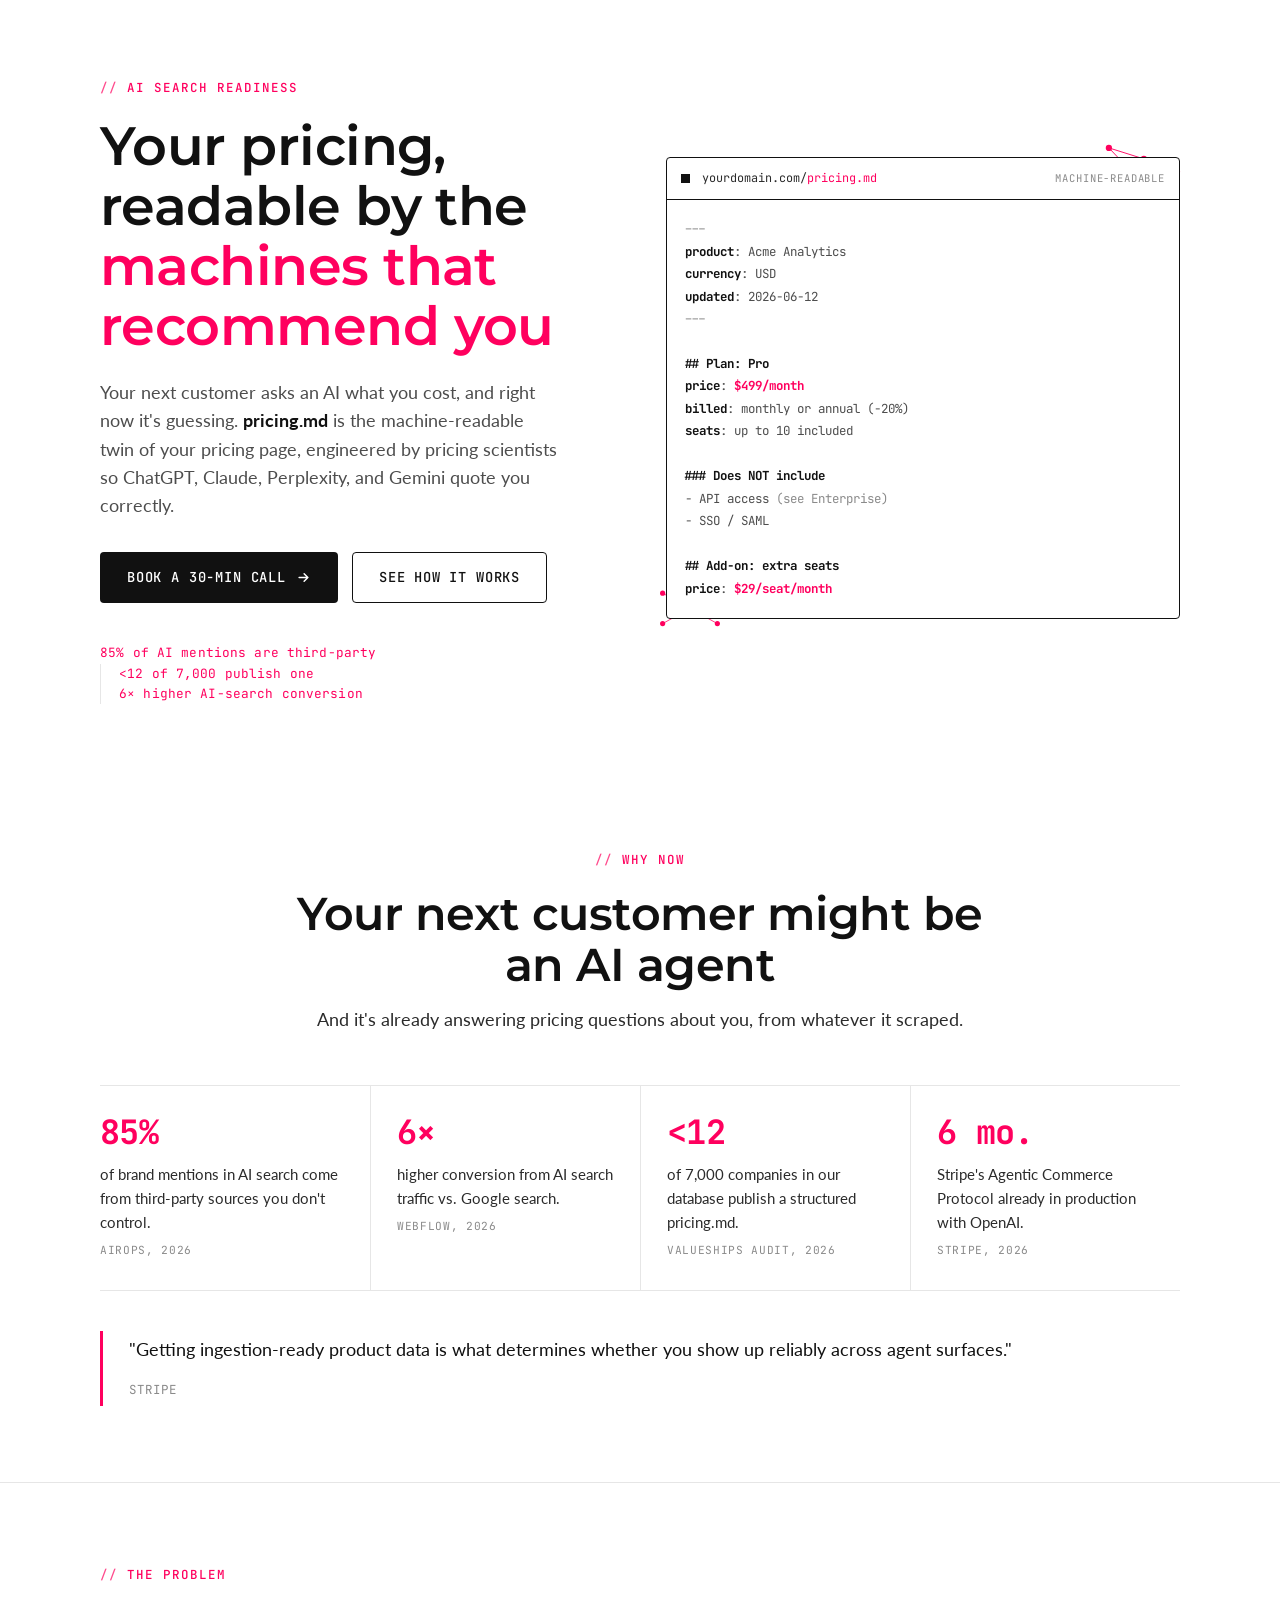
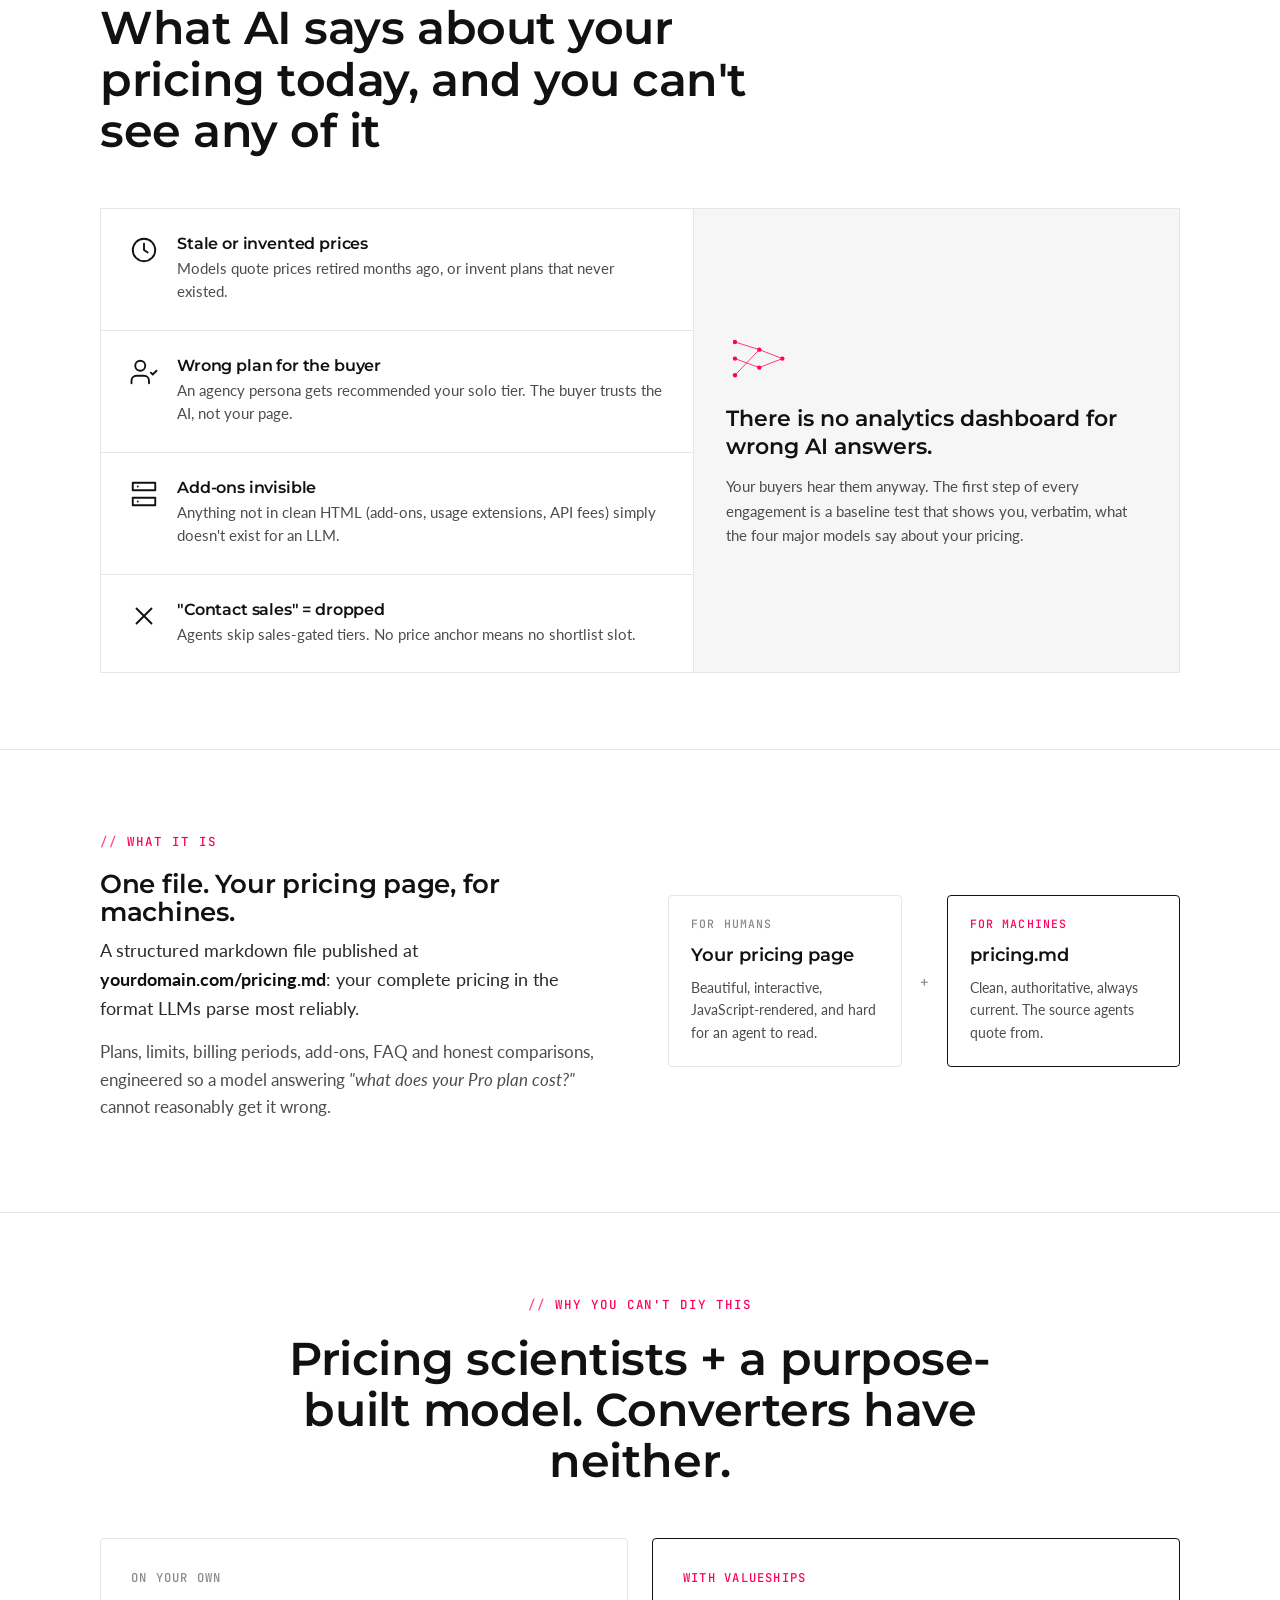
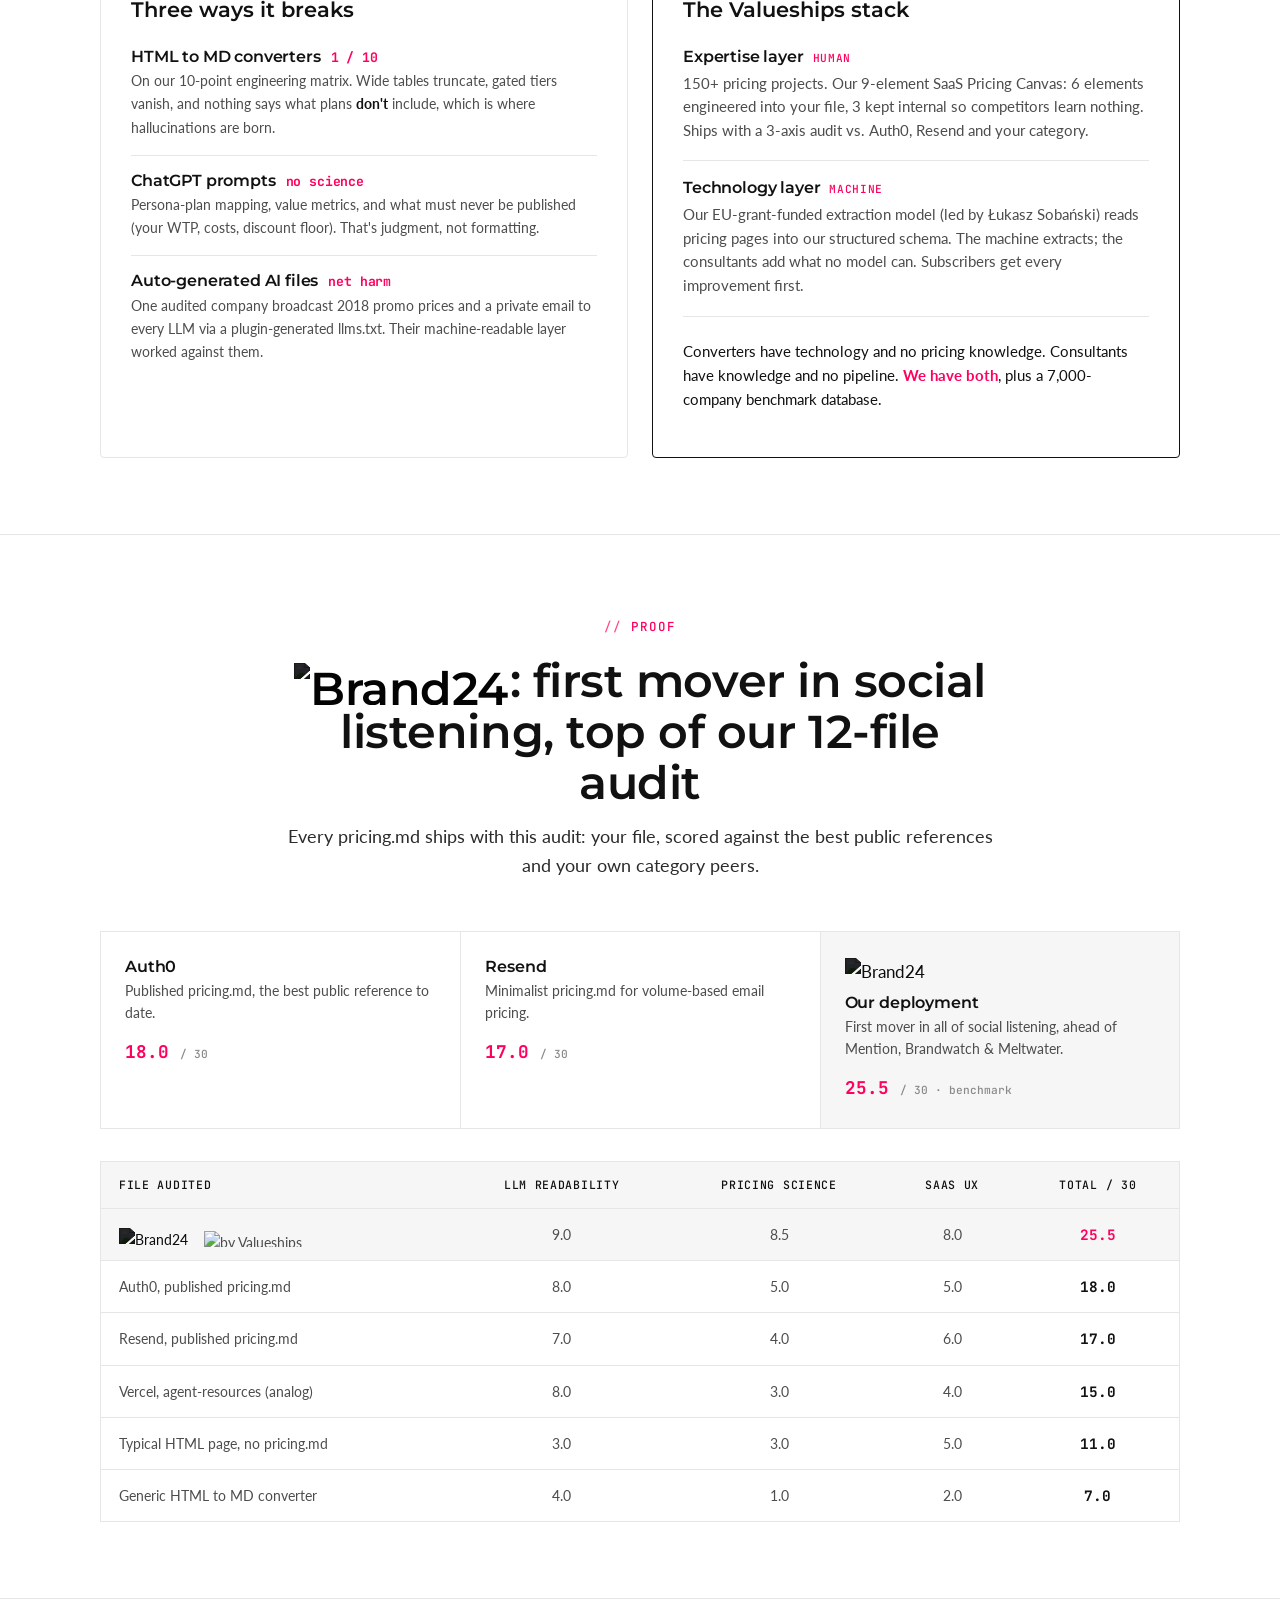
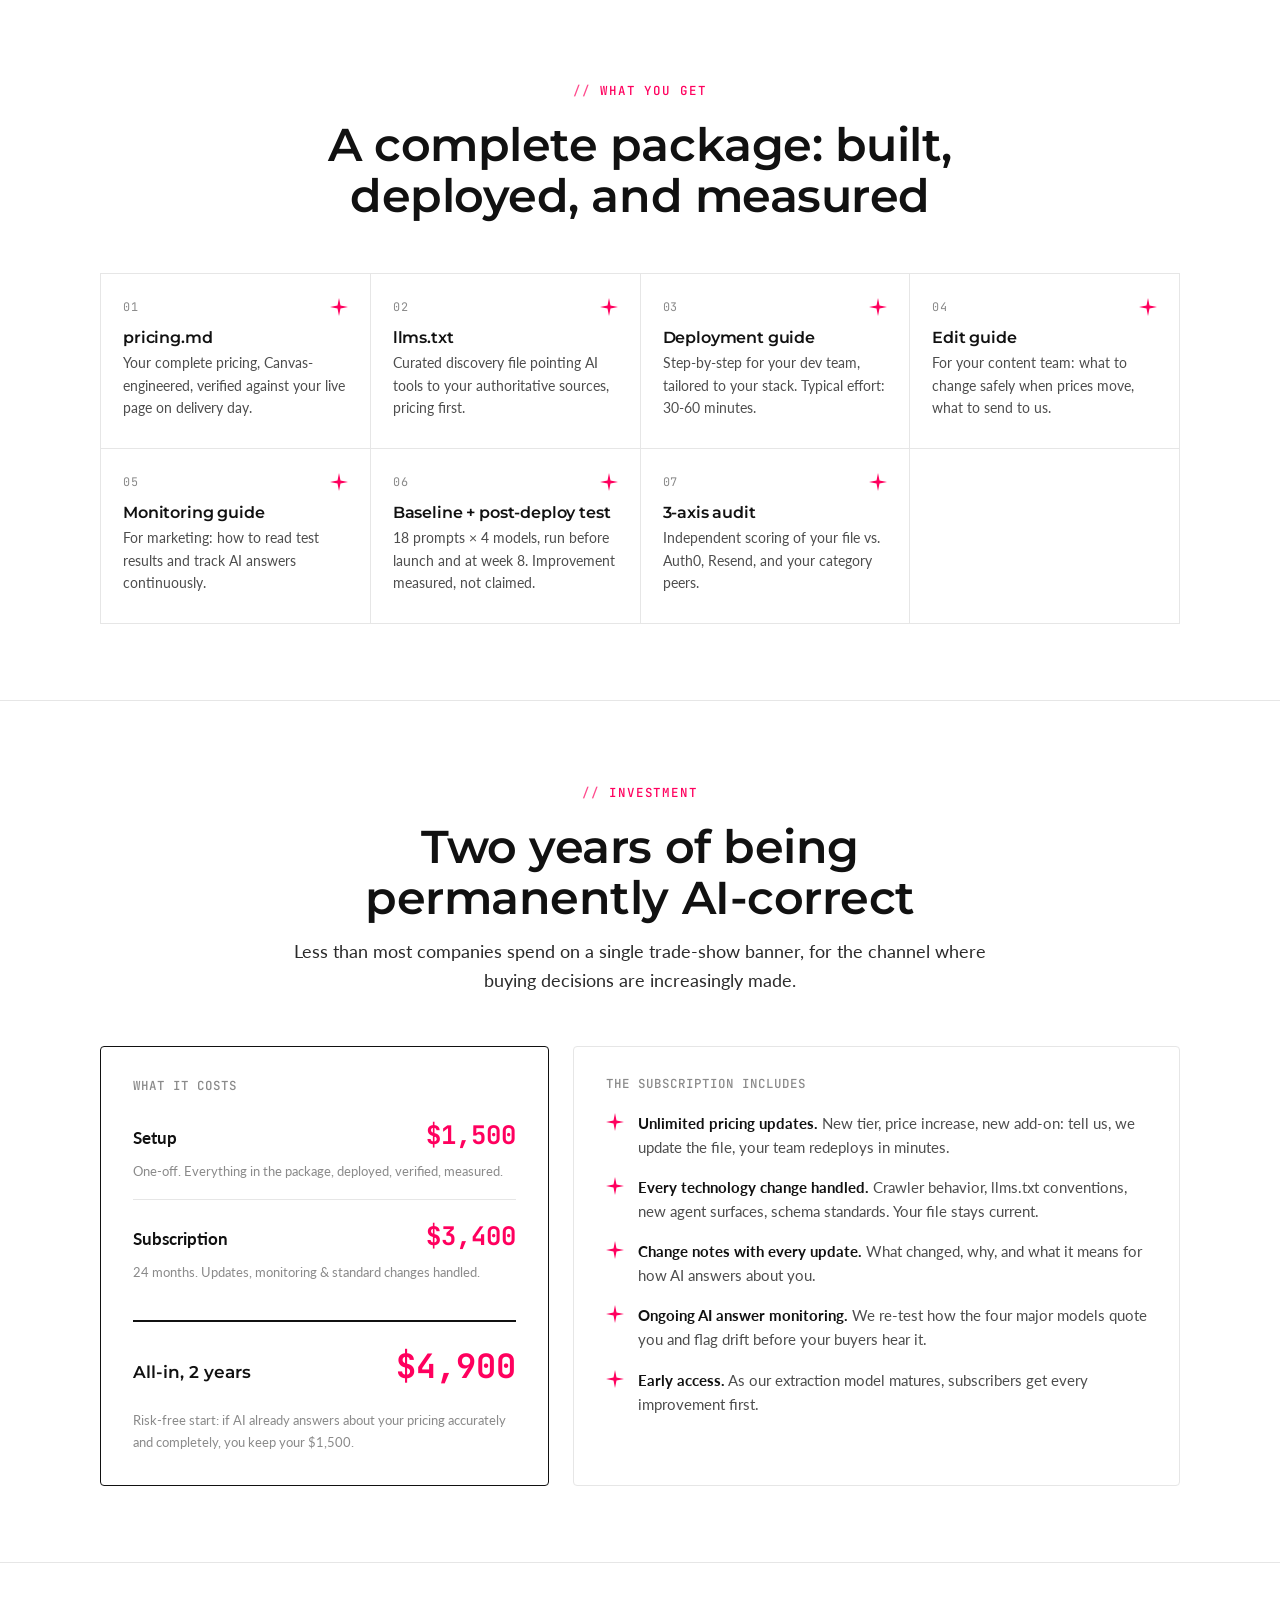
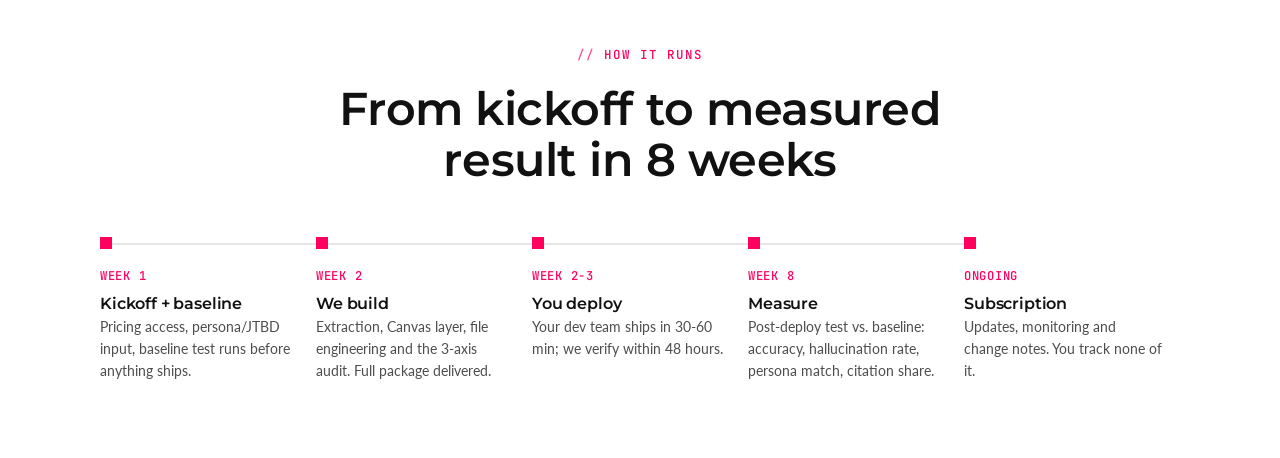
==== index.html @ 1b19332c "Add v2 landing page (raw / technical monochrome redesign) Alternative design of the pricing.md landi" ====
<!DOCTYPE html>
<html lang="en">
<head>
  <meta charset="UTF-8" />
  <meta name="viewport" content="width=device-width, initial-scale=1" />
  <title>pricing.md by Valueships: pricing readable by the machines that recommend you</title>
  <meta name="description" content="pricing.md is the machine-readable twin of your pricing page, engineered by pricing scientists so AI agents (ChatGPT, Claude, Perplexity, Gemini) quote you correctly. $1,500 setup + $3,400 / 2-year subscription." />
  <meta name="robots" content="index, follow" />
  <meta property="og:type" content="website" />
  <meta property="og:title" content="pricing.md by Valueships" />
  <meta property="og:description" content="Your pricing, readable by the machines that recommend you, or your competitor." />

  <!-- Fonts: JetBrains Mono (technical accents) + Montserrat (headings) + Lato (body) -->
  <link rel="preconnect" href="https://fonts.googleapis.com" />
  <link rel="preconnect" href="https://fonts.gstatic.com" crossorigin />
  <link href="https://fonts.googleapis.com/css2?family=JetBrains+Mono:wght@400;500;700&family=Montserrat:wght@500;600;700&family=Lato:wght@400;700&display=swap" rel="stylesheet" />

  <link rel="stylesheet" href="assets/css/styles.css" />
</head>
<body>
<main>

  <!-- ===================== HERO ===================== -->
  <section class="hero">
    <div class="wrap hero__grid">
      <div class="hero__copy">
        <span class="eyebrow">AI search readiness</span>
        <h1>Your pricing, readable by the <span class="accent">machines that recommend you</span></h1>
        <p class="hero__sub">Your next customer asks an AI what you cost, and right now it's guessing. <b>pricing.md</b> is the machine-readable twin of your pricing page, engineered by pricing scientists so ChatGPT, Claude, Perplexity, and Gemini quote you correctly.</p>
        <div class="hero__cta">
          <a class="btn btn--primary btn--lg" href="https://www.valueships.com/contact" target="_top" rel="noopener" data-cta="hero-primary">
            Book a 30-min call
            <svg viewBox="0 0 24 24" fill="none" stroke="currentColor" stroke-width="2.4" stroke-linecap="round" stroke-linejoin="round"><path d="M5 12h14M13 6l6 6-6 6"/></svg>
          </a>
          <a class="btn btn--outline btn--lg" href="#how" data-cta="hero-secondary">See how it works</a>
        </div>
        <div class="facts">
          <span class="fact">85% of AI mentions are third-party</span>
          <span class="fact">&lt;12 of 7,000 publish one</span>
          <span class="fact">6× higher AI-search conversion</span>
        </div>
      </div>

      <div class="hero__visual">
        <!-- raw neural-net node clusters (echo the mockup) -->
        <svg class="node-deco node-deco--tr" viewBox="0 0 100 80" fill="none" aria-hidden="true">
          <g stroke="currentColor" stroke-width="1">
            <line x1="14" y1="14" x2="52" y2="26"/><line x1="14" y1="14" x2="52" y2="54"/>
            <line x1="14" y1="40" x2="52" y2="26"/><line x1="14" y1="40" x2="52" y2="54"/>
            <line x1="14" y1="66" x2="52" y2="26"/><line x1="14" y1="66" x2="52" y2="54"/>
            <line x1="52" y1="26" x2="88" y2="40"/><line x1="52" y1="54" x2="88" y2="40"/>
          </g>
          <g fill="currentColor">
            <circle cx="14" cy="14" r="3.4"/><circle cx="14" cy="40" r="3.4"/><circle cx="14" cy="66" r="3.4"/>
            <circle cx="52" cy="26" r="3.4"/><circle cx="52" cy="54" r="3.4"/><circle cx="88" cy="40" r="3.4"/>
          </g>
        </svg>
        <svg class="node-deco node-deco--bl" viewBox="0 0 100 80" fill="none" aria-hidden="true">
          <g stroke="currentColor" stroke-width="1">
            <line x1="14" y1="20" x2="50" y2="40"/><line x1="14" y1="60" x2="50" y2="40"/>
            <line x1="50" y1="40" x2="86" y2="20"/><line x1="50" y1="40" x2="86" y2="60"/>
          </g>
          <g fill="currentColor">
            <circle cx="14" cy="20" r="3.4"/><circle cx="14" cy="60" r="3.4"/>
            <circle cx="50" cy="40" r="3.4"/><circle cx="86" cy="20" r="3.4"/><circle cx="86" cy="60" r="3.4"/>
          </g>
        </svg>

        <div class="filecard">
          <div class="filecard__bar">
            <span class="sq"></span>
            <span class="name">yourdomain.com/<span class="ext">pricing.md</span></span>
            <span class="tag">machine-readable</span>
          </div>
<pre class="filecard__body"><span class="c">---</span>
<span class="k">product</span>: Acme Analytics
<span class="k">currency</span>: USD
<span class="k">updated</span>: 2026-06-12
<span class="c">---</span>

<span class="h">## Plan: Pro</span>
<span class="k">price</span>: <span class="n">$499/month</span>
<span class="k">billed</span>: monthly or annual (-20%)
<span class="k">seats</span>: up to 10 included

<span class="h">### Does NOT include</span>
- API access <span class="c">(see Enterprise)</span>
- SSO / SAML

<span class="h">## Add-on: extra seats</span>
<span class="k">price</span>: <span class="n">$29/seat/month</span></pre>
        </div>
      </div>
    </div>
  </section>

  <!-- ===================== WHY NOW ===================== -->
  <section class="section" id="why-now">
    <div class="wrap">
      <div class="section-head center reveal">
        <span class="eyebrow">Why now</span>
        <h2>Your next customer might be an AI agent</h2>
        <p class="lead">And it's already answering pricing questions about you, from whatever it scraped.</p>
      </div>

      <div class="stats reveal">
        <div class="stat"><div class="stat__num">85%</div><p class="stat__txt">of brand mentions in AI search come from third-party sources you don't control.</p><p class="stat__src">AirOps, 2026</p></div>
        <div class="stat"><div class="stat__num">6×</div><p class="stat__txt">higher conversion from AI search traffic vs. Google search.</p><p class="stat__src">Webflow, 2026</p></div>
        <div class="stat"><div class="stat__num">&lt;12</div><p class="stat__txt">of 7,000 companies in our database publish a structured pricing.md.</p><p class="stat__src">Valueships audit, 2026</p></div>
        <div class="stat"><div class="stat__num">6 mo.</div><p class="stat__txt">Stripe's Agentic Commerce Protocol already in production with OpenAI.</p><p class="stat__src">Stripe, 2026</p></div>
      </div>

      <div class="quote reveal">
        <p>"Getting ingestion-ready product data is what determines whether you show up reliably across agent surfaces."</p>
        <cite>Stripe</cite>
      </div>
    </div>
  </section>

  <!-- ===================== THE PROBLEM ===================== -->
  <section class="section section--line" id="problem">
    <div class="wrap">
      <div class="section-head reveal">
        <span class="eyebrow">The problem</span>
        <h2>What AI says about your pricing today, and you can't see any of it</h2>
      </div>

      <div class="problem-grid reveal">
        <div class="prob-list">
          <div class="prob">
            <span class="prob__ico"><svg viewBox="0 0 24 24" fill="none" stroke="currentColor" stroke-width="1.5" stroke-linecap="round" stroke-linejoin="round"><circle cx="12" cy="12" r="9"/><path d="M12 7v5l3 2"/></svg></span>
            <div><h3>Stale or invented prices</h3><p>Models quote prices retired months ago, or invent plans that never existed.</p></div>
          </div>
          <div class="prob">
            <span class="prob__ico"><svg viewBox="0 0 24 24" fill="none" stroke="currentColor" stroke-width="1.5" stroke-linecap="round" stroke-linejoin="round"><path d="M16 21v-2a4 4 0 0 0-4-4H6a4 4 0 0 0-4 4v2"/><circle cx="9" cy="7" r="4"/><path d="M22 11l-3 3-1.5-1.5"/></svg></span>
            <div><h3>Wrong plan for the buyer</h3><p>An agency persona gets recommended your solo tier. The buyer trusts the AI, not your page.</p></div>
          </div>
          <div class="prob">
            <span class="prob__ico"><svg viewBox="0 0 24 24" fill="none" stroke="currentColor" stroke-width="1.5" stroke-linecap="round" stroke-linejoin="round"><path d="M3 3h18v6H3zM3 15h18v6H3z"/><path d="M7 6h.01M7 18h.01"/></svg></span>
            <div><h3>Add-ons invisible</h3><p>Anything not in clean HTML (add-ons, usage extensions, API fees) simply doesn't exist for an LLM.</p></div>
          </div>
          <div class="prob">
            <span class="prob__ico"><svg viewBox="0 0 24 24" fill="none" stroke="currentColor" stroke-width="1.5" stroke-linecap="round" stroke-linejoin="round"><path d="M18 6 6 18M6 6l12 12"/></svg></span>
            <div><h3>"Contact sales" = dropped</h3><p>Agents skip sales-gated tiers. No price anchor means no shortlist slot.</p></div>
          </div>
        </div>

        <aside class="prob-aside">
          <svg class="node-cluster" viewBox="0 0 100 80" fill="none" aria-hidden="true">
            <g stroke="currentColor" stroke-width="1.2">
              <line x1="14" y1="14" x2="52" y2="26"/><line x1="14" y1="40" x2="52" y2="54"/>
              <line x1="14" y1="66" x2="52" y2="26"/><line x1="52" y1="26" x2="88" y2="40"/>
              <line x1="52" y1="54" x2="88" y2="40"/>
            </g>
            <g fill="currentColor">
              <circle cx="14" cy="14" r="3.4"/><circle cx="14" cy="40" r="3.4"/><circle cx="14" cy="66" r="3.4"/>
              <circle cx="52" cy="26" r="3.4"/><circle cx="52" cy="54" r="3.4"/><circle cx="88" cy="40" r="3.4"/>
            </g>
          </svg>
          <p class="big">There is no analytics dashboard for wrong AI answers.</p>
          <p>Your buyers hear them anyway. The first step of every engagement is a baseline test that shows you, verbatim, what the four major models say about your pricing.</p>
        </aside>
      </div>
    </div>
  </section>

  <!-- ===================== WHAT IT IS ===================== -->
  <section class="section section--line" id="what">
    <div class="wrap whatis">
      <div class="reveal">
        <span class="eyebrow">What it is</span>
        <h2>One file. Your pricing page, for machines.</h2>
        <p class="lead">A structured markdown file published at <strong>yourdomain.com/pricing.md</strong>: your complete pricing in the format LLMs parse most reliably.</p>
        <p>Plans, limits, billing periods, add-ons, FAQ and honest comparisons, engineered so a model answering <em>"what does your Pro plan cost?"</em> cannot reasonably get it wrong.</p>
      </div>
      <div class="twin reveal">
        <div class="twin__row">
          <div class="twin-card">
            <h4>For humans</h4>
            <div class="label">Your pricing page</div>
            <p>Beautiful, interactive, JavaScript-rendered, and hard for an agent to read.</p>
          </div>
          <span class="twin__vs">+</span>
          <div class="twin-card is-machine">
            <h4>For machines</h4>
            <div class="label">pricing.md</div>
            <p>Clean, authoritative, always current. The source agents quote from.</p>
          </div>
        </div>
      </div>
    </div>
  </section>

  <!-- ===================== WHY YOU CAN'T DIY ===================== -->
  <section class="section section--line" id="diy">
    <div class="wrap">
      <div class="section-head center reveal">
        <span class="eyebrow">Why you can't DIY this</span>
        <h2>Pricing scientists + a purpose-built model. Converters have neither.</h2>
      </div>
      <div class="versus">
        <div class="panel panel--fail reveal">
          <span class="panel__kicker">On your own</span>
          <span class="panel__name">Three ways it breaks</span>
          <div class="fail-item">
            <h4>HTML to MD converters <span class="score">1 / 10</span></h4>
            <p>On our 10-point engineering matrix. Wide tables truncate, gated tiers vanish, and nothing says what plans <strong>don't</strong> include, which is where hallucinations are born.</p>
          </div>
          <div class="fail-item">
            <h4>ChatGPT prompts <span class="score">no science</span></h4>
            <p>Persona-plan mapping, value metrics, and what must never be published (your WTP, costs, discount floor). That's judgment, not formatting.</p>
          </div>
          <div class="fail-item">
            <h4>Auto-generated AI files <span class="score">net harm</span></h4>
            <p>One audited company broadcast 2018 promo prices and a private email to every LLM via a plugin-generated llms.txt. Their machine-readable layer worked against them.</p>
          </div>
        </div>
        <div class="panel panel--win reveal">
          <span class="panel__kicker">With Valueships</span>
          <span class="panel__name">The Valueships stack</span>
          <div class="win-layer">
            <h4>Expertise layer <span class="tag">human</span></h4>
            <p>150+ pricing projects. Our 9-element SaaS Pricing Canvas: 6 elements engineered into your file, 3 kept internal so competitors learn nothing. Ships with a 3-axis audit vs. Auth0, Resend and your category.</p>
          </div>
          <div class="win-layer">
            <h4>Technology layer <span class="tag">machine</span></h4>
            <p>Our EU-grant-funded extraction model (led by Łukasz Sobański) reads pricing pages into our structured schema. The machine extracts; the consultants add what no model can. Subscribers get every improvement first.</p>
          </div>
          <p class="moat">Converters have technology and no pricing knowledge. Consultants have knowledge and no pipeline. <b>We have both</b>, plus a 7,000-company benchmark database.</p>
        </div>
      </div>
    </div>
  </section>

  <!-- ===================== PROOF ===================== -->
  <section class="section section--line" id="proof">
    <div class="wrap">
      <div class="section-head center reveal">
        <span class="eyebrow">Proof</span>
        <h2><img class="h2-logo" src="https://cdn.prod.website-files.com/640ccca75c912a43cd9c72cd/687f7b97b4b7aeb7193848d0_4.%20Brand%2024%201.svg" alt="Brand24" />: first mover in social listening, top of our 12-file audit</h2>
        <p class="lead">Every pricing.md ships with this audit: your file, scored against the best public references and your own category peers.</p>
      </div>

      <div class="movers reveal">
        <div class="mover">
          <h4>Auth0</h4>
          <p>Published pricing.md, the best public reference to date.</p>
          <div class="score">18.0 <small>/ 30</small></div>
        </div>
        <div class="mover">
          <h4>Resend</h4>
          <p>Minimalist pricing.md for volume-based email pricing.</p>
          <div class="score">17.0 <small>/ 30</small></div>
        </div>
        <div class="mover is-ours">
          <img class="mover__logo" src="https://cdn.prod.website-files.com/640ccca75c912a43cd9c72cd/687f7b97b4b7aeb7193848d0_4.%20Brand%2024%201.svg" alt="Brand24" />
          <h4>Our deployment</h4>
          <p>First mover in all of social listening, ahead of Mention, Brandwatch &amp; Meltwater.</p>
          <div class="score">25.5 <small>/ 30 · benchmark</small></div>
        </div>
      </div>

      <div class="audit-wrap reveal">
        <table class="audit">
          <thead>
            <tr><th>File audited</th><th>LLM readability</th><th>Pricing science</th><th>SaaS UX</th><th>Total / 30</th></tr>
          </thead>
          <tbody>
            <tr class="is-hero">
              <td class="audit-brands">
                <img class="tbl-logo tbl-logo--b24" src="https://cdn.prod.website-files.com/640ccca75c912a43cd9c72cd/687f7b97b4b7aeb7193848d0_4.%20Brand%2024%201.svg" alt="Brand24" />
                <img class="tbl-logo tbl-logo--vs" src="https://cdn.prod.website-files.com/640ccca75c912a43cd9c72cd/66bb590e6d91fac9b9223d2d_Valueships_logo.avif" alt="by Valueships" />
              </td>
              <td>9.0</td><td>8.5</td><td>8.0</td><td class="total">25.5</td>
            </tr>
            <tr><td>Auth0, published pricing.md</td><td>8.0</td><td>5.0</td><td>5.0</td><td class="total">18.0</td></tr>
            <tr><td>Resend, published pricing.md</td><td>7.0</td><td>4.0</td><td>6.0</td><td class="total">17.0</td></tr>
            <tr><td>Vercel, agent-resources (analog)</td><td>8.0</td><td>3.0</td><td>4.0</td><td class="total">15.0</td></tr>
            <tr><td>Typical HTML page, no pricing.md</td><td>3.0</td><td>3.0</td><td>5.0</td><td class="total">11.0</td></tr>
            <tr><td>Generic HTML to MD converter</td><td>4.0</td><td>1.0</td><td>2.0</td><td class="total">7.0</td></tr>
          </tbody>
        </table>
      </div>
    </div>
  </section>

  <!-- ===================== DELIVERABLES ===================== -->
  <section class="section section--line" id="how">
    <div class="wrap">
      <div class="section-head center reveal">
        <span class="eyebrow">What you get</span>
        <h2>A complete package: built, deployed, and measured</h2>
      </div>
      <div class="deliver-grid reveal">
        <div class="deliver"><div class="deliver__top"><span class="deliver__n">01</span><svg class="sparkle" viewBox="0 0 24 24" fill="currentColor" aria-hidden="true"><path d="M12 0l2 10 10 2-10 2-2 10-2-10-10-2 10-2z"/></svg></div><h3>pricing.md</h3><p>Your complete pricing, Canvas-engineered, verified against your live page on delivery day.</p></div>
        <div class="deliver"><div class="deliver__top"><span class="deliver__n">02</span><svg class="sparkle" viewBox="0 0 24 24" fill="currentColor" aria-hidden="true"><path d="M12 0l2 10 10 2-10 2-2 10-2-10-10-2 10-2z"/></svg></div><h3>llms.txt</h3><p>Curated discovery file pointing AI tools to your authoritative sources, pricing first.</p></div>
        <div class="deliver"><div class="deliver__top"><span class="deliver__n">03</span><svg class="sparkle" viewBox="0 0 24 24" fill="currentColor" aria-hidden="true"><path d="M12 0l2 10 10 2-10 2-2 10-2-10-10-2 10-2z"/></svg></div><h3>Deployment guide</h3><p>Step-by-step for your dev team, tailored to your stack. Typical effort: 30-60 minutes.</p></div>
        <div class="deliver"><div class="deliver__top"><span class="deliver__n">04</span><svg class="sparkle" viewBox="0 0 24 24" fill="currentColor" aria-hidden="true"><path d="M12 0l2 10 10 2-10 2-2 10-2-10-10-2 10-2z"/></svg></div><h3>Edit guide</h3><p>For your content team: what to change safely when prices move, what to send to us.</p></div>
        <div class="deliver"><div class="deliver__top"><span class="deliver__n">05</span><svg class="sparkle" viewBox="0 0 24 24" fill="currentColor" aria-hidden="true"><path d="M12 0l2 10 10 2-10 2-2 10-2-10-10-2 10-2z"/></svg></div><h3>Monitoring guide</h3><p>For marketing: how to read test results and track AI answers continuously.</p></div>
        <div class="deliver"><div class="deliver__top"><span class="deliver__n">06</span><svg class="sparkle" viewBox="0 0 24 24" fill="currentColor" aria-hidden="true"><path d="M12 0l2 10 10 2-10 2-2 10-2-10-10-2 10-2z"/></svg></div><h3>Baseline + post-deploy test</h3><p>18 prompts × 4 models, run before launch and at week 8. Improvement measured, not claimed.</p></div>
        <div class="deliver"><div class="deliver__top"><span class="deliver__n">07</span><svg class="sparkle" viewBox="0 0 24 24" fill="currentColor" aria-hidden="true"><path d="M12 0l2 10 10 2-10 2-2 10-2-10-10-2 10-2z"/></svg></div><h3>3-axis audit</h3><p>Independent scoring of your file vs. Auth0, Resend, and your category peers.</p></div>
        <div class="deliver" aria-hidden="true"></div>
      </div>
    </div>
  </section>

  <!-- ===================== INVESTMENT ===================== -->
  <section class="section section--line" id="pricing">
    <div class="wrap">
      <div class="section-head center reveal">
        <span class="eyebrow">Investment</span>
        <h2>Two years of being permanently AI-correct</h2>
        <p class="lead">Less than most companies spend on a single trade-show banner, for the channel where buying decisions are increasingly made.</p>
      </div>
      <div class="invest">
        <div class="price-card reveal">
          <h3>What it costs</h3>
          <div class="price-line"><div class="row"><span class="name">Setup</span><span class="amt">$1,500</span></div><small>One-off. Everything in the package, deployed, verified, measured.</small></div>
          <div class="price-line"><div class="row"><span class="name">Subscription</span><span class="amt">$3,400</span></div><small>24 months. Updates, monitoring &amp; standard changes handled.</small></div>
          <div class="price-total"><span class="name">All-in, 2 years</span><span class="amt">$4,900</span></div>
          <p class="price-foot">Risk-free start: if AI already answers about your pricing accurately and completely, you keep your $1,500.</p>
        </div>
        <div class="includes reveal">
          <h3>The subscription includes</h3>
          <ul class="inc-list">
            <li><svg class="sparkle" viewBox="0 0 24 24" fill="currentColor" aria-hidden="true"><path d="M12 0l2 10 10 2-10 2-2 10-2-10-10-2 10-2z"/></svg><span><b>Unlimited pricing updates.</b> New tier, price increase, new add-on: tell us, we update the file, your team redeploys in minutes.</span></li>
            <li><svg class="sparkle" viewBox="0 0 24 24" fill="currentColor" aria-hidden="true"><path d="M12 0l2 10 10 2-10 2-2 10-2-10-10-2 10-2z"/></svg><span><b>Every technology change handled.</b> Crawler behavior, llms.txt conventions, new agent surfaces, schema standards. Your file stays current.</span></li>
            <li><svg class="sparkle" viewBox="0 0 24 24" fill="currentColor" aria-hidden="true"><path d="M12 0l2 10 10 2-10 2-2 10-2-10-10-2 10-2z"/></svg><span><b>Change notes with every update.</b> What changed, why, and what it means for how AI answers about you.</span></li>
            <li><svg class="sparkle" viewBox="0 0 24 24" fill="currentColor" aria-hidden="true"><path d="M12 0l2 10 10 2-10 2-2 10-2-10-10-2 10-2z"/></svg><span><b>Ongoing AI answer monitoring.</b> We re-test how the four major models quote you and flag drift before your buyers hear it.</span></li>
            <li><svg class="sparkle" viewBox="0 0 24 24" fill="currentColor" aria-hidden="true"><path d="M12 0l2 10 10 2-10 2-2 10-2-10-10-2 10-2z"/></svg><span><b>Early access.</b> As our extraction model matures, subscribers get every improvement first.</span></li>
          </ul>
        </div>
      </div>
    </div>
  </section>

  <!-- ===================== TIMELINE ===================== -->
  <section class="section section--line" id="timeline">
    <div class="wrap">
      <div class="section-head center reveal">
        <span class="eyebrow">How it runs</span>
        <h2>From kickoff to measured result in 8 weeks</h2>
      </div>
      <div class="timeline reveal">
        <div class="tl-step"><div class="tl-step__dot"></div><div class="tl-step__when">Week 1</div><h4>Kickoff + baseline</h4><p>Pricing access, persona/JTBD input, baseline test runs before anything ships.</p></div>
        <div class="tl-step"><div class="tl-step__dot"></div><div class="tl-step__when">Week 2</div><h4>We build</h4><p>Extraction, Canvas layer, file engineering and the 3-axis audit. Full package delivered.</p></div>
        <div class="tl-step"><div class="tl-step__dot"></div><div class="tl-step__when">Week 2-3</div><h4>You deploy</h4><p>Your dev team ships in 30-60 min; we verify within 48 hours.</p></div>
        <div class="tl-step"><div class="tl-step__dot"></div><div class="tl-step__when">Week 8</div><h4>Measure</h4><p>Post-deploy test vs. baseline: accuracy, hallucination rate, persona match, citation share.</p></div>
        <div class="tl-step"><div class="tl-step__dot"></div><div class="tl-step__when">Ongoing</div><h4>Subscription</h4><p>Updates, monitoring and change notes. You track none of it.</p></div>
      </div>
    </div>
  </section>

</main>

<script src="assets/js/main.js"></script>
</body>
</html>
---- assets/css/styles.css ----
/* =========================================================================
   pricing.md by Valueships - landing page (v2 "raw / technical" design)
   Monochrome + single pink accent (#FF005E). Monospace labels, plain
   headings, flat hairline layout, raw node-cluster + sparkle motifs.
   Built to embed in the Valueships site via <iframe>.
   ========================================================================= */

:root {
  /* Monochrome + single accent */
  --ink:      #111111;
  --ink-2:    #2b2b2b;
  --body:     #4d4d4d;
  --muted:    #8a8a8a;
  --line:     #e6e6e6;   /* hairlines / dividers */
  --line-2:   #111111;   /* raw strong borders */
  --bg:       #ffffff;
  --bg-soft:  #f6f6f6;   /* #D9D9D9 @ 10% band */
  --pink:     #ff005e;
  --pink-700: #d6004f;

  /* Type */
  --font-head: "Montserrat", system-ui, -apple-system, "Segoe UI", sans-serif;
  --font-body: "Lato", system-ui, -apple-system, "Segoe UI", sans-serif;
  --font-mono: "JetBrains Mono", ui-monospace, "SFMono-Regular", "Consolas", monospace;

  --maxw:   1144px;
  --radius: 4px;
  --ease:   cubic-bezier(0.2, 0.6, 0.3, 1);
}

* { box-sizing: border-box; }
html { -webkit-text-size-adjust: 100%; scroll-behavior: smooth; }

body {
  margin: 0;
  font-family: var(--font-body);
  font-size: 17px;
  line-height: 1.6;
  color: var(--body);
  background: var(--bg);
  -webkit-font-smoothing: antialiased;
  text-rendering: optimizeLegibility;
  overflow-x: hidden;
}

h1, h2, h3, h4 {
  font-family: var(--font-head);
  font-weight: 600;
  color: var(--ink);
  line-height: 1.1;
  letter-spacing: -0.01em;
  margin: 0 0 0.4em;
}

p { margin: 0 0 1rem; }
a { color: var(--pink); text-decoration: none; }
a:hover { color: var(--pink-700); }
strong, b { color: var(--ink); font-weight: 700; }
img, svg { max-width: 100%; display: block; }

/* ---------- Layout primitives ---------- */
.wrap { width: 100%; max-width: var(--maxw); margin-inline: auto; padding-inline: 32px; }
.section { padding: 76px 0; position: relative; }
.section--soft { background: var(--bg-soft); }
.section--line { border-top: 1px solid var(--line); }

/* Monospace eyebrow / kicker */
.eyebrow {
  display: inline-block;
  font-family: var(--font-mono);
  font-size: 0.78rem;
  font-weight: 500;
  letter-spacing: 0.16em;
  text-transform: uppercase;
  color: var(--pink);
  margin: 0 0 18px;
}
.eyebrow::before { content: "// "; color: var(--pink); opacity: 0.7; }

.section-head { max-width: 720px; margin: 0 0 52px; }
.section-head.center { margin-inline: auto; text-align: center; }
.section-head h2 { font-size: clamp(1.9rem, 3.8vw, 2.9rem); margin-bottom: 14px; }
.section-head .lead { font-size: 1.12rem; color: var(--ink-2); margin: 0; }
.lead { font-size: 1.12rem; color: var(--ink-2); }

/* Sparkle / node accents */
.sparkle { width: 18px; height: 18px; color: var(--pink); flex: none; }
.node-cluster { color: var(--pink); }

/* ---------- Buttons (mono, near-square, black primary) ---------- */
.btn {
  display: inline-flex; align-items: center; justify-content: center; gap: 10px;
  font-family: var(--font-mono);
  font-weight: 500;
  font-size: 0.82rem;
  letter-spacing: 0.06em;
  text-transform: uppercase;
  line-height: 1;
  padding: 15px 22px;
  border: 1.5px solid transparent;
  border-radius: var(--radius);
  cursor: pointer;
  transition: background-color 0.18s var(--ease), color 0.18s var(--ease),
              border-color 0.18s var(--ease);
  white-space: nowrap;
}
.btn svg { width: 15px; height: 15px; }
.btn--primary { background: var(--ink); color: #fff; }
.btn--primary:hover { background: var(--pink); color: #fff; }
.btn--outline { background: transparent; border-color: var(--line-2); color: var(--ink); }
.btn--outline:hover { background: var(--ink); color: #fff; }
.btn--lg { padding: 17px 26px; font-size: 0.86rem; }

/* =========================================================================
   HERO
   ========================================================================= */
.hero { padding: 72px 0 64px; }
.hero__grid {
  display: grid;
  grid-template-columns: 510px 1fr;
  gap: 56px;
  align-items: center;
}
.hero h1 { font-size: clamp(2.3rem, 4.6vw, 3.4rem); margin-bottom: 24px; font-weight: 600; }
.hero h1 .accent { color: var(--pink); }
.hero__sub { font-size: 1.1rem; color: var(--body); max-width: 46ch; margin-bottom: 32px; }
.hero__sub b { color: var(--ink); }
.hero__cta { display: flex; flex-wrap: wrap; gap: 14px; margin-bottom: 40px; }

/* mono fact strip (pink, pipe-separated) */
.facts {
  display: flex; flex-wrap: wrap; align-items: center;
  font-family: var(--font-mono); font-size: 0.8rem; color: var(--pink);
  letter-spacing: 0.01em;
}
.facts .fact { padding: 0 18px; border-left: 1px solid var(--line); }
.facts .fact:first-child { padding-left: 0; border-left: none; }

/* Hero visual: flat mono "file" + raw node clusters */
.hero__visual { position: relative; min-height: 320px; }
.filecard {
  position: relative; z-index: 2;
  background: #fff;
  border: 1.5px solid var(--line-2);
  border-radius: var(--radius);
}
.filecard__bar {
  display: flex; align-items: center; gap: 8px;
  padding: 11px 14px; border-bottom: 1.5px solid var(--line-2);
  font-family: var(--font-mono); font-size: 0.74rem; color: var(--ink-2);
}
.filecard__bar .sq { width: 9px; height: 9px; background: var(--ink); display: block; }
.filecard__bar .name { margin-left: 4px; }
.filecard__bar .name .ext { color: var(--pink); }
.filecard__bar .tag { margin-left: auto; color: var(--muted); text-transform: uppercase; letter-spacing: 0.08em; font-size: 0.66rem; }
.filecard__body {
  margin: 0; padding: 18px;
  font-family: var(--font-mono); font-size: 0.78rem; line-height: 1.8; color: var(--body);
  overflow-x: auto;
}
.filecard__body .k { color: var(--ink); font-weight: 700; }
.filecard__body .n { color: var(--pink); font-weight: 700; }
.filecard__body .c { color: var(--muted); }
.filecard__body .h { color: var(--ink); font-weight: 700; }
.node-deco { position: absolute; z-index: 1; color: var(--pink); }
.node-deco--tr { top: -22px; right: -8px; width: 92px; }
.node-deco--bl { bottom: -20px; left: -14px; width: 76px; }

/* =========================================================================
   STATS (why now) - hairline-divided row, mono numbers
   ========================================================================= */
.stats { display: grid; grid-template-columns: repeat(4, 1fr); border-top: 1px solid var(--line); border-bottom: 1px solid var(--line); }
.stat { padding: 30px 26px 30px 26px; border-left: 1px solid var(--line); }
.stat:first-child { border-left: none; padding-left: 0; }
.stat__num { font-family: var(--font-mono); font-weight: 700; font-size: 2.1rem; color: var(--pink); line-height: 1; margin-bottom: 12px; letter-spacing: -0.02em; }
.stat__txt { font-size: 0.94rem; color: var(--ink-2); margin: 0 0 8px; }
.stat__src { font-family: var(--font-mono); font-size: 0.7rem; color: var(--muted); margin: 0; text-transform: uppercase; letter-spacing: 0.06em; }

.quote { margin-top: 40px; border-left: 3px solid var(--pink); padding: 4px 0 4px 26px; }
.quote p { font-size: 1.15rem; color: var(--ink); margin: 0 0 10px; }
.quote cite { font-family: var(--font-mono); font-style: normal; font-size: 0.78rem; color: var(--muted); text-transform: uppercase; letter-spacing: 0.08em; }

/* =========================================================================
   PROBLEM
   ========================================================================= */
.problem-grid { display: grid; grid-template-columns: 1.1fr 0.9fr; gap: 0; border: 1px solid var(--line); }
.prob-list { border-right: 1px solid var(--line); }
.prob { display: flex; gap: 18px; padding: 26px 28px; border-bottom: 1px solid var(--line); }
.prob:last-child { border-bottom: none; }
.prob__ico { flex: none; width: 30px; height: 30px; color: var(--ink); }
.prob__ico svg { width: 30px; height: 30px; }
.prob h3 { font-size: 1.02rem; margin-bottom: 4px; }
.prob p { margin: 0; font-size: 0.92rem; }
.prob-aside { padding: 34px 32px; display: flex; flex-direction: column; justify-content: center; background: var(--bg-soft); }
.prob-aside .node-cluster { width: 64px; margin-bottom: 20px; }
.prob-aside .big { font-family: var(--font-head); font-weight: 600; font-size: 1.4rem; line-height: 1.25; color: var(--ink); margin-bottom: 14px; }
.prob-aside p { margin: 0; font-size: 0.96rem; color: var(--body); }

/* =========================================================================
   WHAT IT IS - twin
   ========================================================================= */
.whatis { display: grid; grid-template-columns: 1fr 1fr; gap: 56px; align-items: center; }
.twin__row { display: grid; grid-template-columns: 1fr auto 1fr; gap: 18px; align-items: stretch; }
.twin-card { border: 1px solid var(--line); border-radius: var(--radius); padding: 22px; }
.twin-card.is-machine { border-color: var(--ink); }
.twin-card h4 { font-family: var(--font-mono); font-size: 0.72rem; letter-spacing: 0.1em; text-transform: uppercase; color: var(--muted); margin-bottom: 10px; font-weight: 500; }
.twin-card.is-machine h4 { color: var(--pink); }
.twin-card .label { font-family: var(--font-head); font-weight: 600; font-size: 1.1rem; color: var(--ink); }
.twin-card p { font-size: 0.88rem; margin: 8px 0 0; }
.twin__vs { align-self: center; font-family: var(--font-mono); color: var(--muted); font-size: 0.9rem; }

/* =========================================================================
   VERSUS (DIY)
   ========================================================================= */
.versus { display: grid; grid-template-columns: 1fr 1fr; gap: 24px; align-items: stretch; }
.panel { border: 1px solid var(--line); border-radius: var(--radius); padding: 30px; display: flex; flex-direction: column; }
.panel--win { border-color: var(--ink); }
.panel__kicker { font-family: var(--font-mono); font-size: 0.76rem; font-weight: 500; letter-spacing: 0.1em; text-transform: uppercase; color: var(--muted); margin-bottom: 4px; display: block; }
.panel--win .panel__kicker { color: var(--pink); }
.panel__name { font-family: var(--font-head); font-weight: 600; font-size: 1.3rem; color: var(--ink); display: block; margin-bottom: 22px; }

.fail-item { padding: 16px 0; border-top: 1px solid var(--line); }
.fail-item:first-of-type { border-top: none; padding-top: 0; }
.fail-item h4 { display: flex; align-items: baseline; gap: 10px; font-size: 1rem; margin-bottom: 4px; }
.fail-item .score { font-family: var(--font-mono); font-weight: 700; color: var(--pink); font-size: 0.82rem; white-space: nowrap; }
.fail-item p { font-size: 0.9rem; margin: 0; }

.win-layer { padding: 18px 0; border-top: 1px solid var(--line); }
.win-layer:first-of-type { border-top: none; padding-top: 0; }
.win-layer h4 { color: var(--ink); font-size: 1.02rem; display: flex; align-items: baseline; gap: 9px; margin-bottom: 6px; }
.win-layer h4 .tag { font-family: var(--font-mono); font-size: 0.7rem; font-weight: 500; letter-spacing: 0.06em; text-transform: uppercase; color: var(--pink); }
.win-layer p { color: var(--body); font-size: 0.92rem; margin: 0; }
.moat { margin-top: auto; padding-top: 22px; border-top: 1px solid var(--line); color: var(--ink); font-size: 0.94rem; }
.moat b { color: var(--pink); }

/* =========================================================================
   PROOF
   ========================================================================= */
.movers { display: grid; grid-template-columns: repeat(3, 1fr); border: 1px solid var(--line); margin-bottom: 32px; }
.mover { padding: 26px 24px; border-left: 1px solid var(--line); }
.mover:first-child { border-left: none; }
.mover.is-ours { background: var(--bg-soft); }
.mover__logo { height: 22px; width: auto; margin-bottom: 14px; filter: brightness(0.16); }
.mover h4 { font-size: 1rem; margin-bottom: 4px; }
.mover p { font-size: 0.86rem; margin: 0 0 14px; }
.mover .score { font-family: var(--font-mono); font-weight: 700; color: var(--pink); font-size: 1.1rem; }
.mover .score small { font-weight: 500; color: var(--muted); font-size: 0.7rem; }

.audit-wrap { overflow-x: auto; border: 1px solid var(--line); }
table.audit { width: 100%; border-collapse: collapse; min-width: 560px; }
table.audit th, table.audit td { padding: 14px 18px; text-align: center; border-bottom: 1px solid var(--line); font-size: 0.9rem; }
table.audit thead th { font-family: var(--font-mono); font-weight: 500; font-size: 0.72rem; text-transform: uppercase; letter-spacing: 0.06em; color: var(--ink); background: var(--bg-soft); }
table.audit th:first-child, table.audit td:first-child { text-align: left; }
table.audit tbody tr:last-child td { border-bottom: none; }
table.audit .total { font-family: var(--font-mono); font-weight: 700; color: var(--ink); }
table.audit tr.is-hero { background: var(--bg-soft); }
table.audit tr.is-hero .total { color: var(--pink); }
.audit-brands { white-space: nowrap; }
.tbl-logo { display: inline-block; width: auto; vertical-align: middle; }
.tbl-logo--b24 { height: 17px; filter: brightness(0.16); }
.tbl-logo--vs { height: 16px; margin-left: 12px; position: relative; top: 2px; }
.h2-logo { display: inline-block; height: 0.92em; width: auto; vertical-align: -0.17em; margin-right: 0.04em; filter: brightness(0.16); }

/* =========================================================================
   DELIVERABLES - hairline columns with sparkle accents
   ========================================================================= */
.deliver-grid { display: grid; grid-template-columns: repeat(4, 1fr); border-top: 1px solid var(--line); border-left: 1px solid var(--line); }
.deliver { padding: 24px 22px 28px; border-right: 1px solid var(--line); border-bottom: 1px solid var(--line); }
.deliver__top { display: flex; align-items: center; justify-content: space-between; margin-bottom: 12px; }
.deliver__n { font-family: var(--font-mono); font-size: 0.74rem; color: var(--muted); letter-spacing: 0.08em; }
.deliver h3 { font-size: 1rem; margin-bottom: 6px; }
.deliver p { font-size: 0.88rem; margin: 0; }

/* =========================================================================
   PRICING
   ========================================================================= */
.invest { display: grid; grid-template-columns: 0.85fr 1.15fr; gap: 24px; align-items: stretch; }
.price-card { border: 1.5px solid var(--line-2); border-radius: var(--radius); padding: 32px; }
.price-card h3 { font-family: var(--font-mono); font-size: 0.78rem; text-transform: uppercase; letter-spacing: 0.08em; color: var(--muted); font-weight: 500; margin-bottom: 22px; }
.price-line { padding: 16px 0; border-top: 1px solid var(--line); }
.price-line:first-of-type { border-top: none; padding-top: 0; }
.price-line .row { display: flex; align-items: baseline; justify-content: space-between; gap: 12px; }
.price-line .name { font-weight: 700; color: var(--ink); }
.price-line .amt { font-family: var(--font-mono); font-weight: 700; font-size: 1.6rem; color: var(--pink); }
.price-line small { color: var(--muted); font-size: 0.82rem; font-family: var(--font-body); }
.price-total { margin-top: 20px; padding-top: 18px; border-top: 2px solid var(--ink); display: flex; align-items: baseline; justify-content: space-between; }
.price-total .name { font-family: var(--font-head); font-weight: 600; color: var(--ink); }
.price-total .amt { font-family: var(--font-mono); font-weight: 700; font-size: 2.1rem; color: var(--pink); }
.price-foot { margin: 16px 0 0; font-size: 0.84rem; color: var(--muted); }

.includes { border: 1px solid var(--line); border-radius: var(--radius); padding: 30px 32px; }
.includes h3 { font-family: var(--font-mono); font-size: 0.78rem; text-transform: uppercase; letter-spacing: 0.08em; color: var(--muted); font-weight: 500; margin-bottom: 20px; }
.inc-list { list-style: none; margin: 0; padding: 0; display: grid; gap: 16px; }
.inc-list li { display: flex; gap: 14px; font-size: 0.94rem; }
.inc-list li .sparkle { margin-top: 2px; }
.inc-list li b { color: var(--ink); }

/* =========================================================================
   TIMELINE - mono labels, raw square dots
   ========================================================================= */
.timeline { display: grid; grid-template-columns: repeat(5, 1fr); }
.tl-step { position: relative; padding: 0 18px 0 0; }
.tl-step__dot { width: 12px; height: 12px; background: var(--pink); position: relative; z-index: 2; margin-bottom: 18px; }
.tl-step::before { content: ""; position: absolute; top: 6px; left: 12px; width: 100%; height: 1.5px; background: var(--line); z-index: 1; }
.tl-step:last-child::before { content: none; }
.tl-step__when { font-family: var(--font-mono); font-weight: 500; color: var(--pink); font-size: 0.76rem; text-transform: uppercase; letter-spacing: 0.06em; margin-bottom: 8px; }
.tl-step h4 { font-size: 0.98rem; margin-bottom: 4px; }
.tl-step p { font-size: 0.86rem; margin: 0; color: var(--body); }

/* =========================================================================
   REVEAL
   ========================================================================= */
.reveal { opacity: 0; transform: translateY(16px); transition: opacity 0.6s var(--ease), transform 0.6s var(--ease); }
.reveal.in { opacity: 1; transform: none; }

/* =========================================================================
   RESPONSIVE
   ========================================================================= */
@media (max-width: 960px) {
  .hero__grid { grid-template-columns: 1fr; gap: 44px; }
  .hero__visual { max-width: 460px; min-height: 0; }
  .stats { grid-template-columns: repeat(2, 1fr); }
  .stat:nth-child(3), .stat:nth-child(4) { border-top: 1px solid var(--line); }
  .stat:nth-child(3) { border-left: none; padding-left: 0; }
  .problem-grid, .whatis, .versus, .invest { grid-template-columns: 1fr; }
  .prob-list { border-right: none; border-bottom: 1px solid var(--line); }
  .movers { grid-template-columns: 1fr; }
  .mover { border-left: none; border-top: 1px solid var(--line); }
  .mover:first-child { border-top: none; }
  .deliver-grid { grid-template-columns: repeat(2, 1fr); }
  .timeline { grid-template-columns: 1fr; gap: 22px; }
  .tl-step { padding: 0 0 0 28px; }
  .tl-step::before { top: 0; bottom: 0; left: 5px; width: 1.5px; height: auto; }
  .tl-step__dot { position: absolute; left: 0; top: 2px; }
}
@media (max-width: 560px) {
  body { font-size: 16px; }
  .section { padding: 52px 0; }
  .wrap { padding-inline: 20px; }
  .stats, .deliver-grid { grid-template-columns: 1fr; }
  .stat { border-left: none !important; padding-left: 0 !important; border-top: 1px solid var(--line); }
  .stat:first-child { border-top: none; }
  .twin__row { grid-template-columns: 1fr; }
  .twin__vs { justify-self: start; }
  .hero__cta .btn { width: 100%; }
}
@media (prefers-reduced-motion: reduce) {
  * { scroll-behavior: auto !important; }
  .reveal { transition: none; opacity: 1; transform: none; }
}
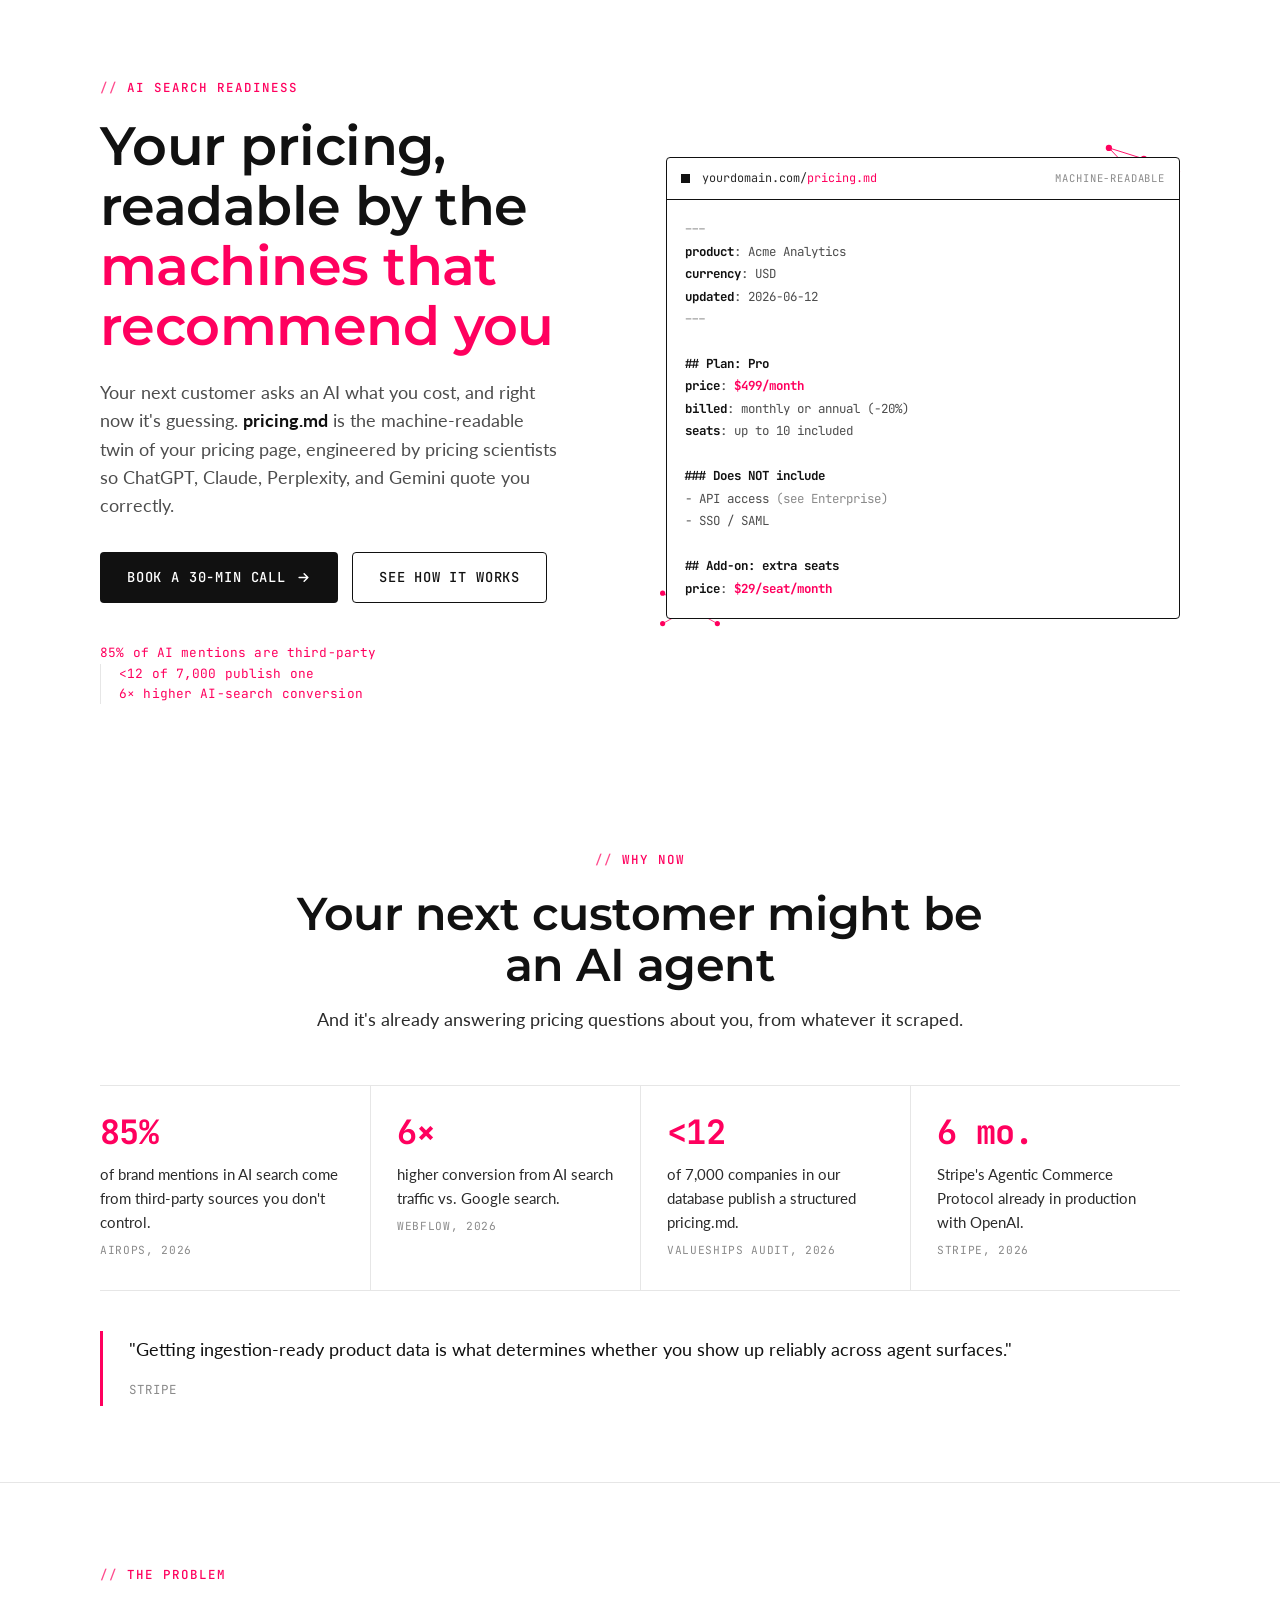
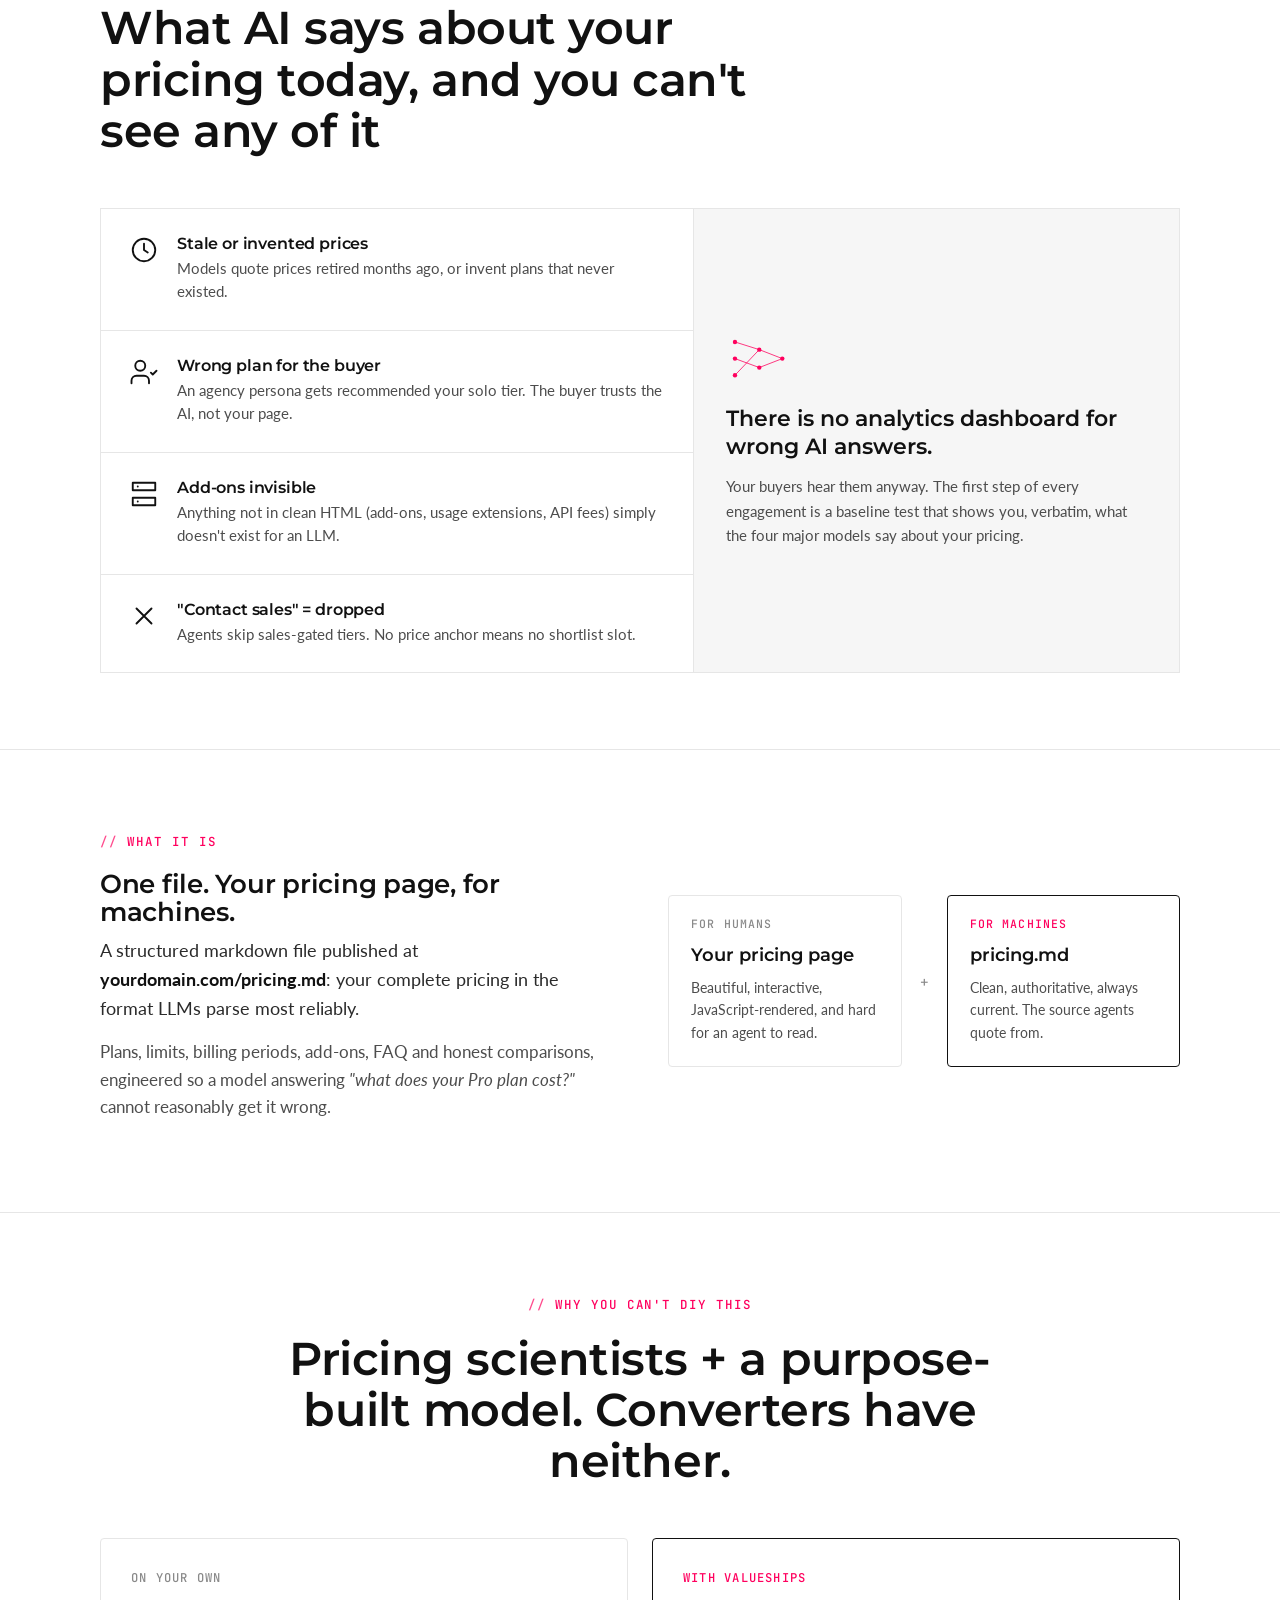
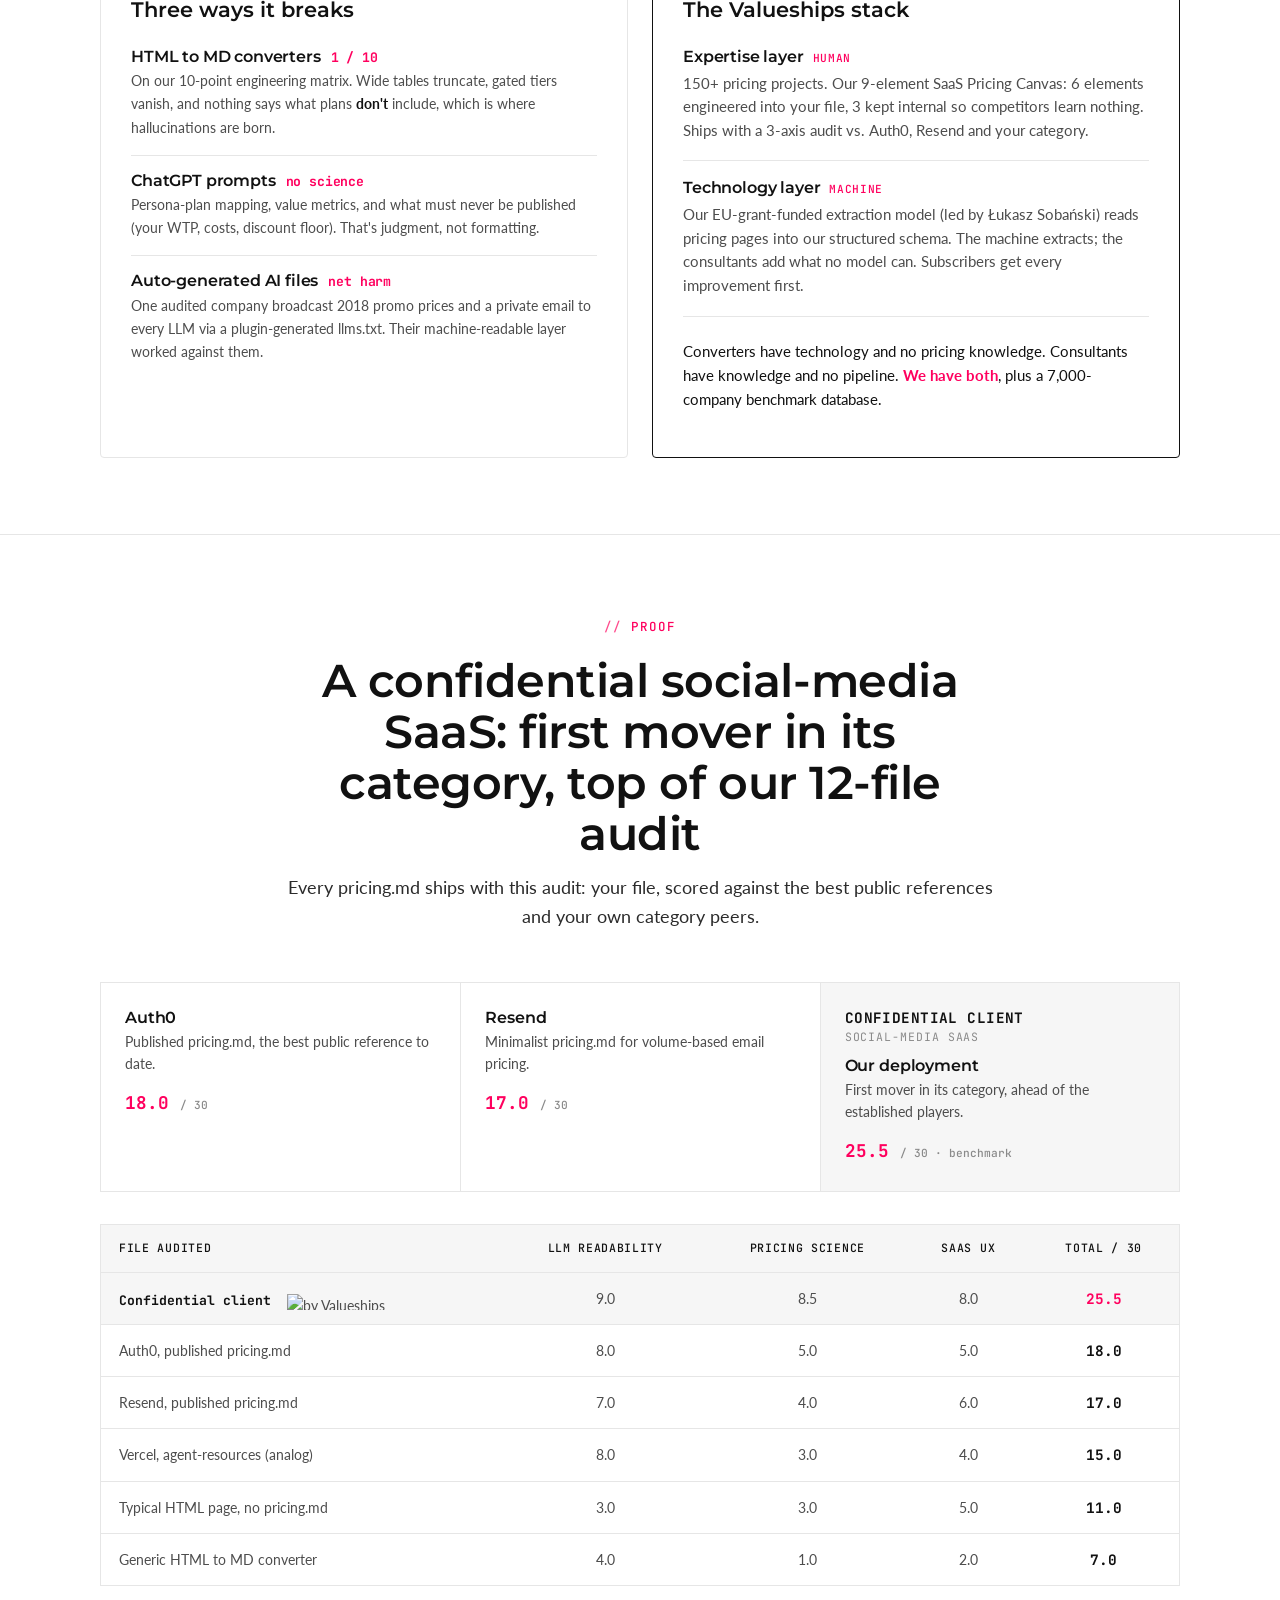
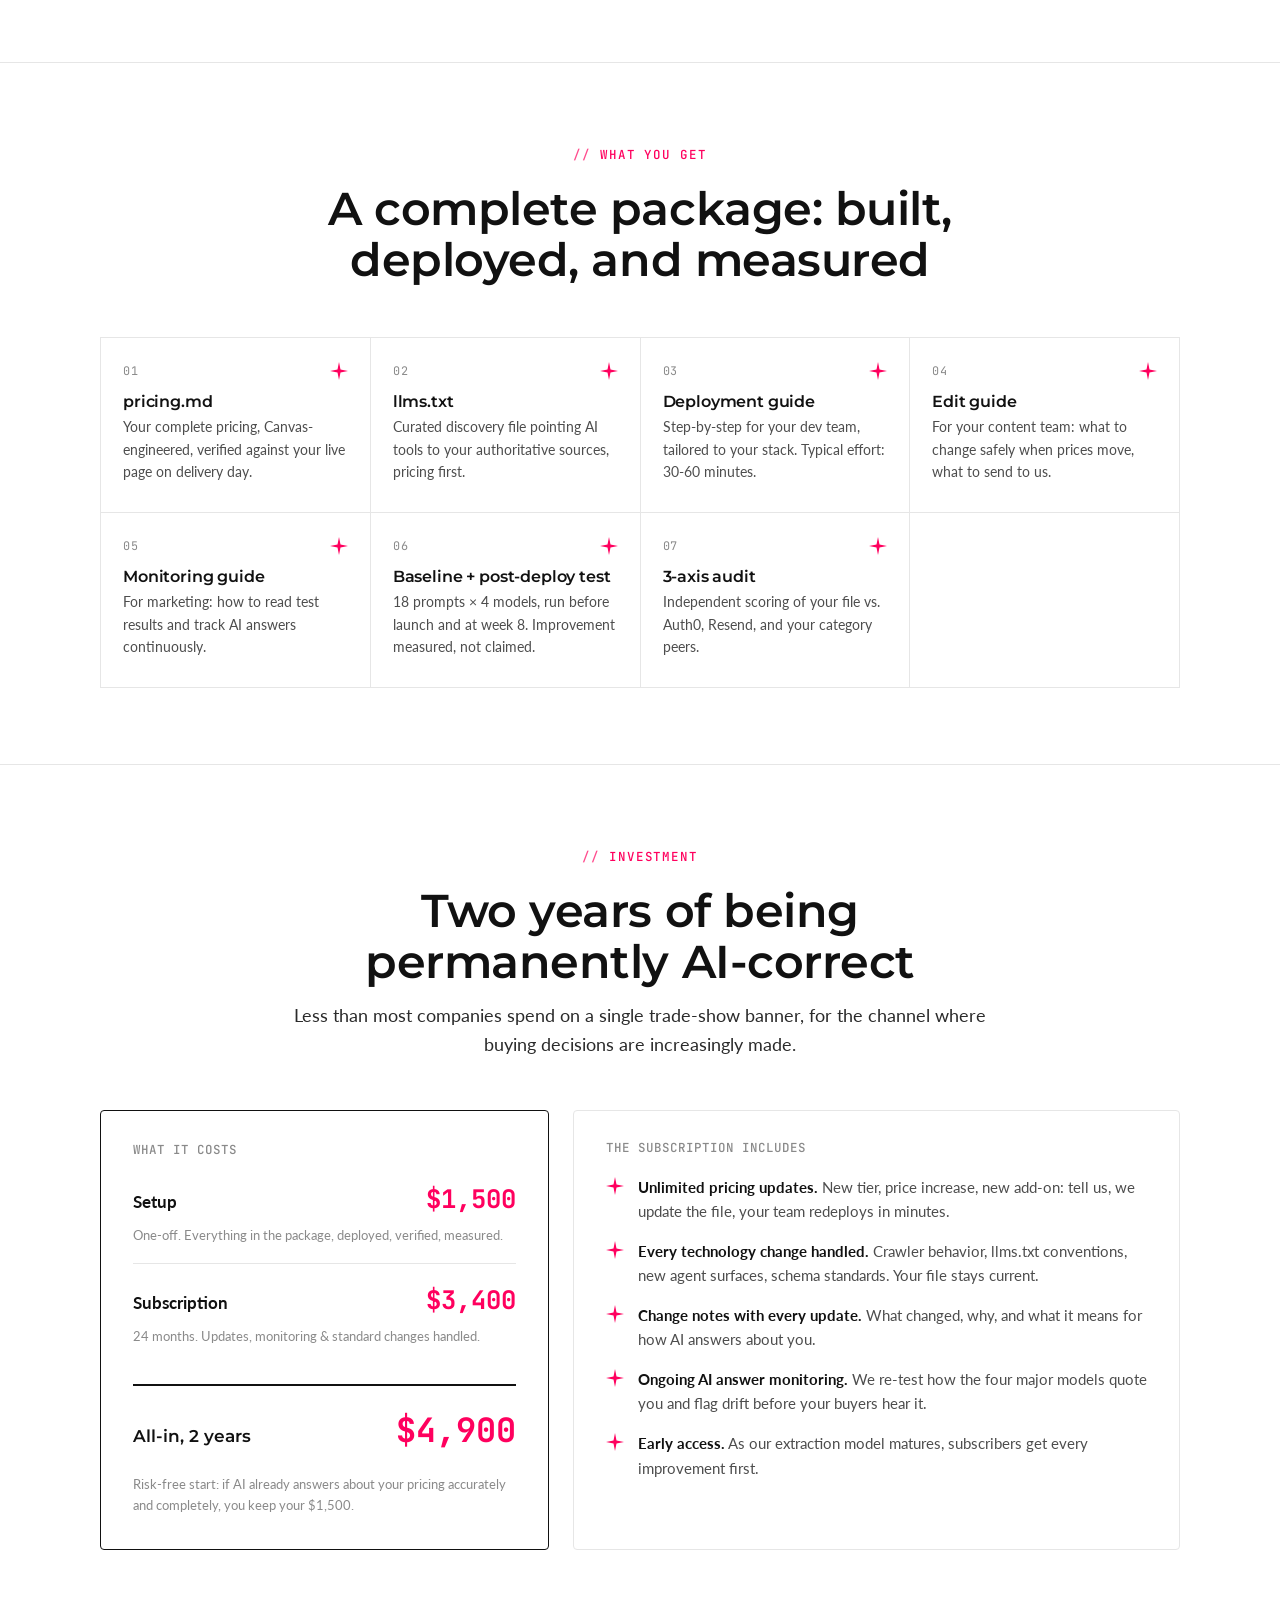
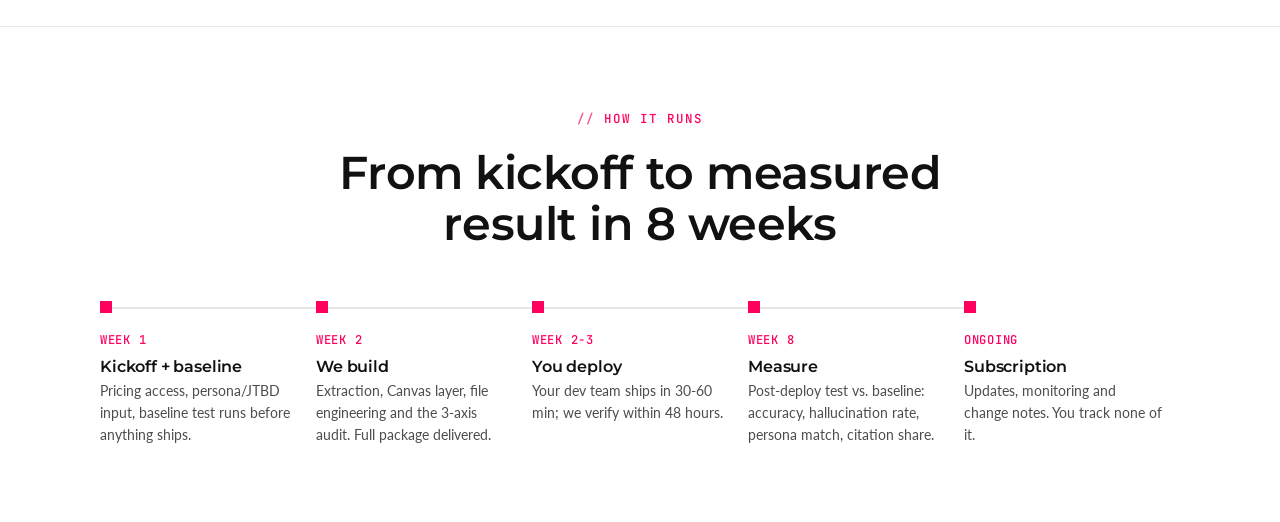
==== commit 207005c5: "TEMP: anonymize Brand24 case as confidential (pending logo approval) Replaces the Brand24 name + log" ====
--- a/index.html
+++ b/index.html
@@ -237,7 +237,7 @@
     <div class="wrap">
       <div class="section-head center reveal">
         <span class="eyebrow">Proof</span>
-        <h2><img class="h2-logo" src="https://cdn.prod.website-files.com/640ccca75c912a43cd9c72cd/687f7b97b4b7aeb7193848d0_4.%20Brand%2024%201.svg" alt="Brand24" />: first mover in social listening, top of our 12-file audit</h2>
+        <h2>A confidential social-media SaaS: first mover in its category, top of our 12-file audit</h2>
         <p class="lead">Every pricing.md ships with this audit: your file, scored against the best public references and your own category peers.</p>
       </div>
 
@@ -253,9 +253,12 @@
           <div class="score">17.0 <small>/ 30</small></div>
         </div>
         <div class="mover is-ours">
-          <img class="mover__logo" src="https://cdn.prod.website-files.com/640ccca75c912a43cd9c72cd/687f7b97b4b7aeb7193848d0_4.%20Brand%2024%201.svg" alt="Brand24" />
+          <div style="font-family:var(--font-mono);margin-bottom:14px;line-height:1.2;">
+            <span style="display:block;font-weight:700;font-size:0.9rem;color:#111;letter-spacing:0.03em;">CONFIDENTIAL CLIENT</span>
+            <span style="display:block;font-size:0.72rem;color:#8a8a8a;text-transform:uppercase;letter-spacing:0.08em;margin-top:3px;">social-media SaaS</span>
+          </div>
           <h4>Our deployment</h4>
-          <p>First mover in all of social listening, ahead of Mention, Brandwatch &amp; Meltwater.</p>
+          <p>First mover in its category, ahead of the established players.</p>
           <div class="score">25.5 <small>/ 30 · benchmark</small></div>
         </div>
       </div>
@@ -268,7 +271,7 @@
           <tbody>
             <tr class="is-hero">
               <td class="audit-brands">
-                <img class="tbl-logo tbl-logo--b24" src="https://cdn.prod.website-files.com/640ccca75c912a43cd9c72cd/687f7b97b4b7aeb7193848d0_4.%20Brand%2024%201.svg" alt="Brand24" />
+                <span style="font-family:var(--font-mono);font-size:0.82rem;font-weight:700;color:#111;vertical-align:middle;">Confidential client</span>
                 <img class="tbl-logo tbl-logo--vs" src="https://cdn.prod.website-files.com/640ccca75c912a43cd9c72cd/66bb590e6d91fac9b9223d2d_Valueships_logo.avif" alt="by Valueships" />
               </td>
               <td>9.0</td><td>8.5</td><td>8.0</td><td class="total">25.5</td>
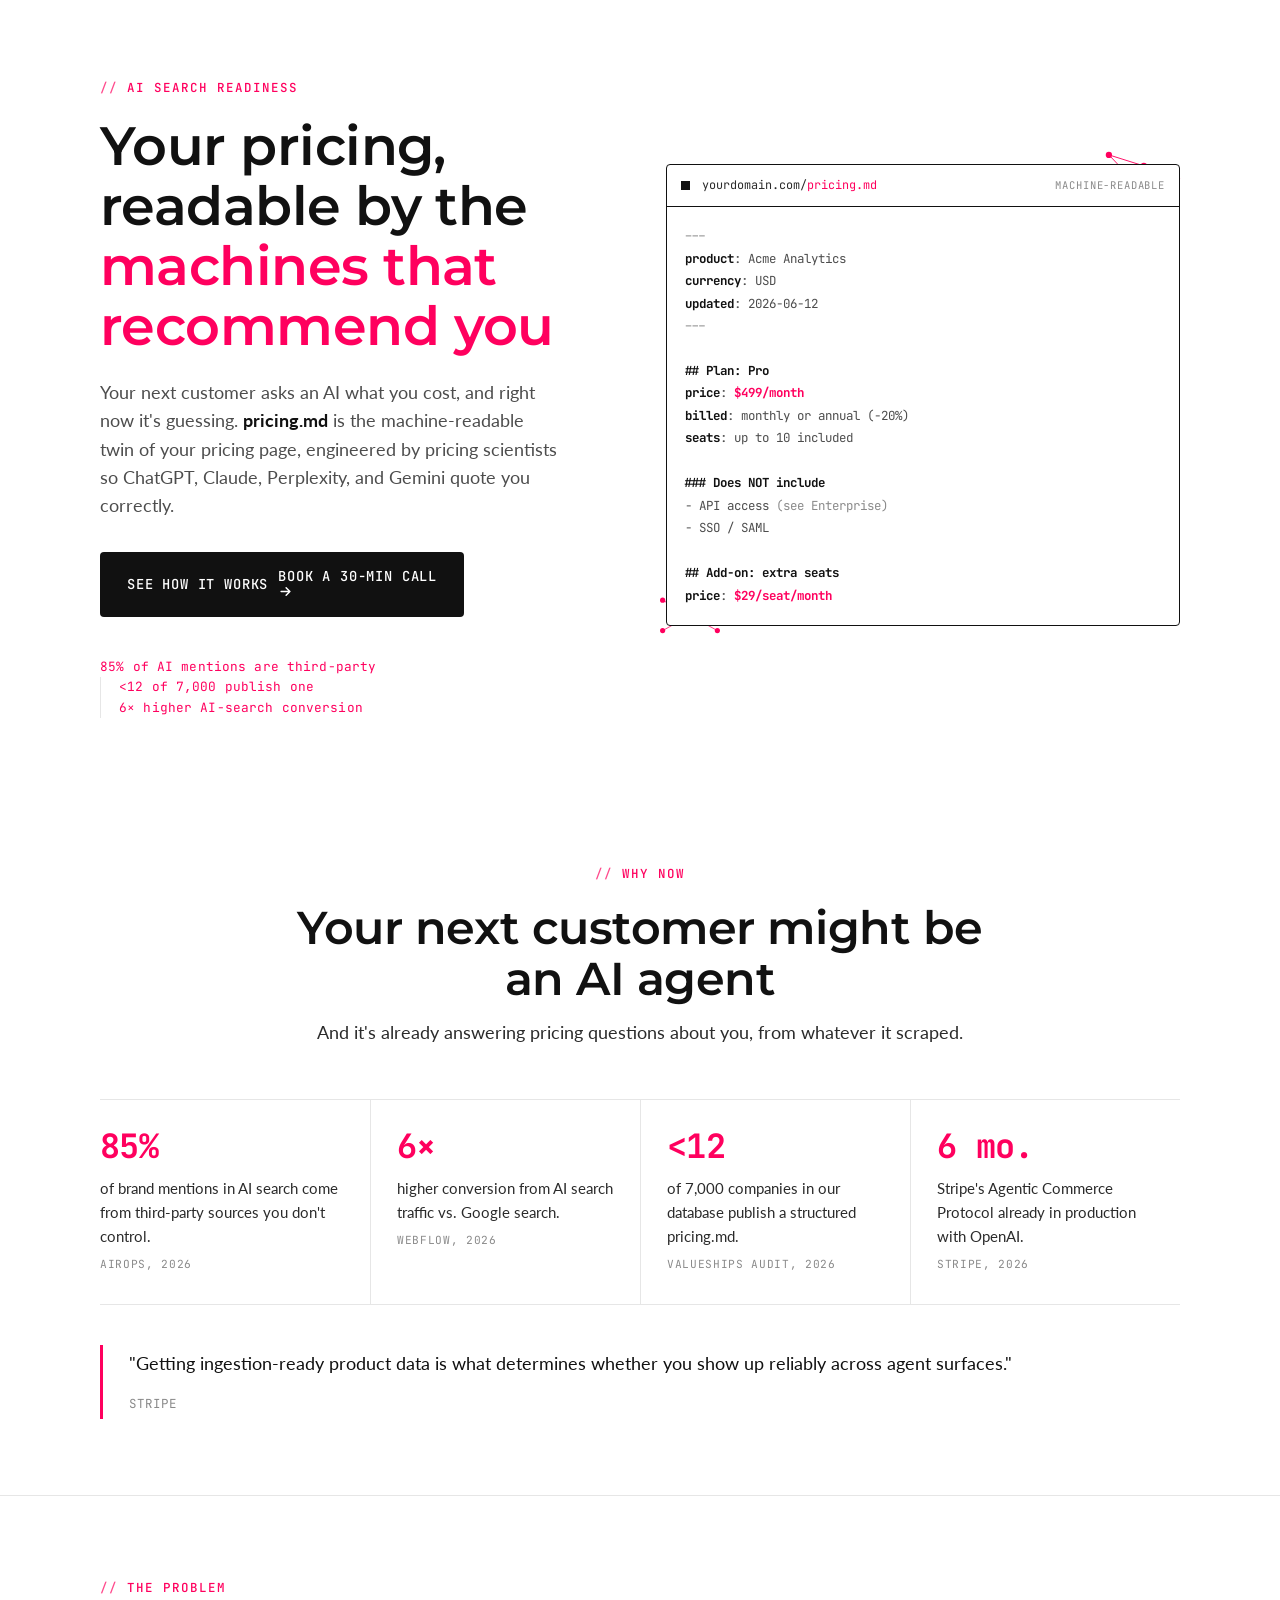
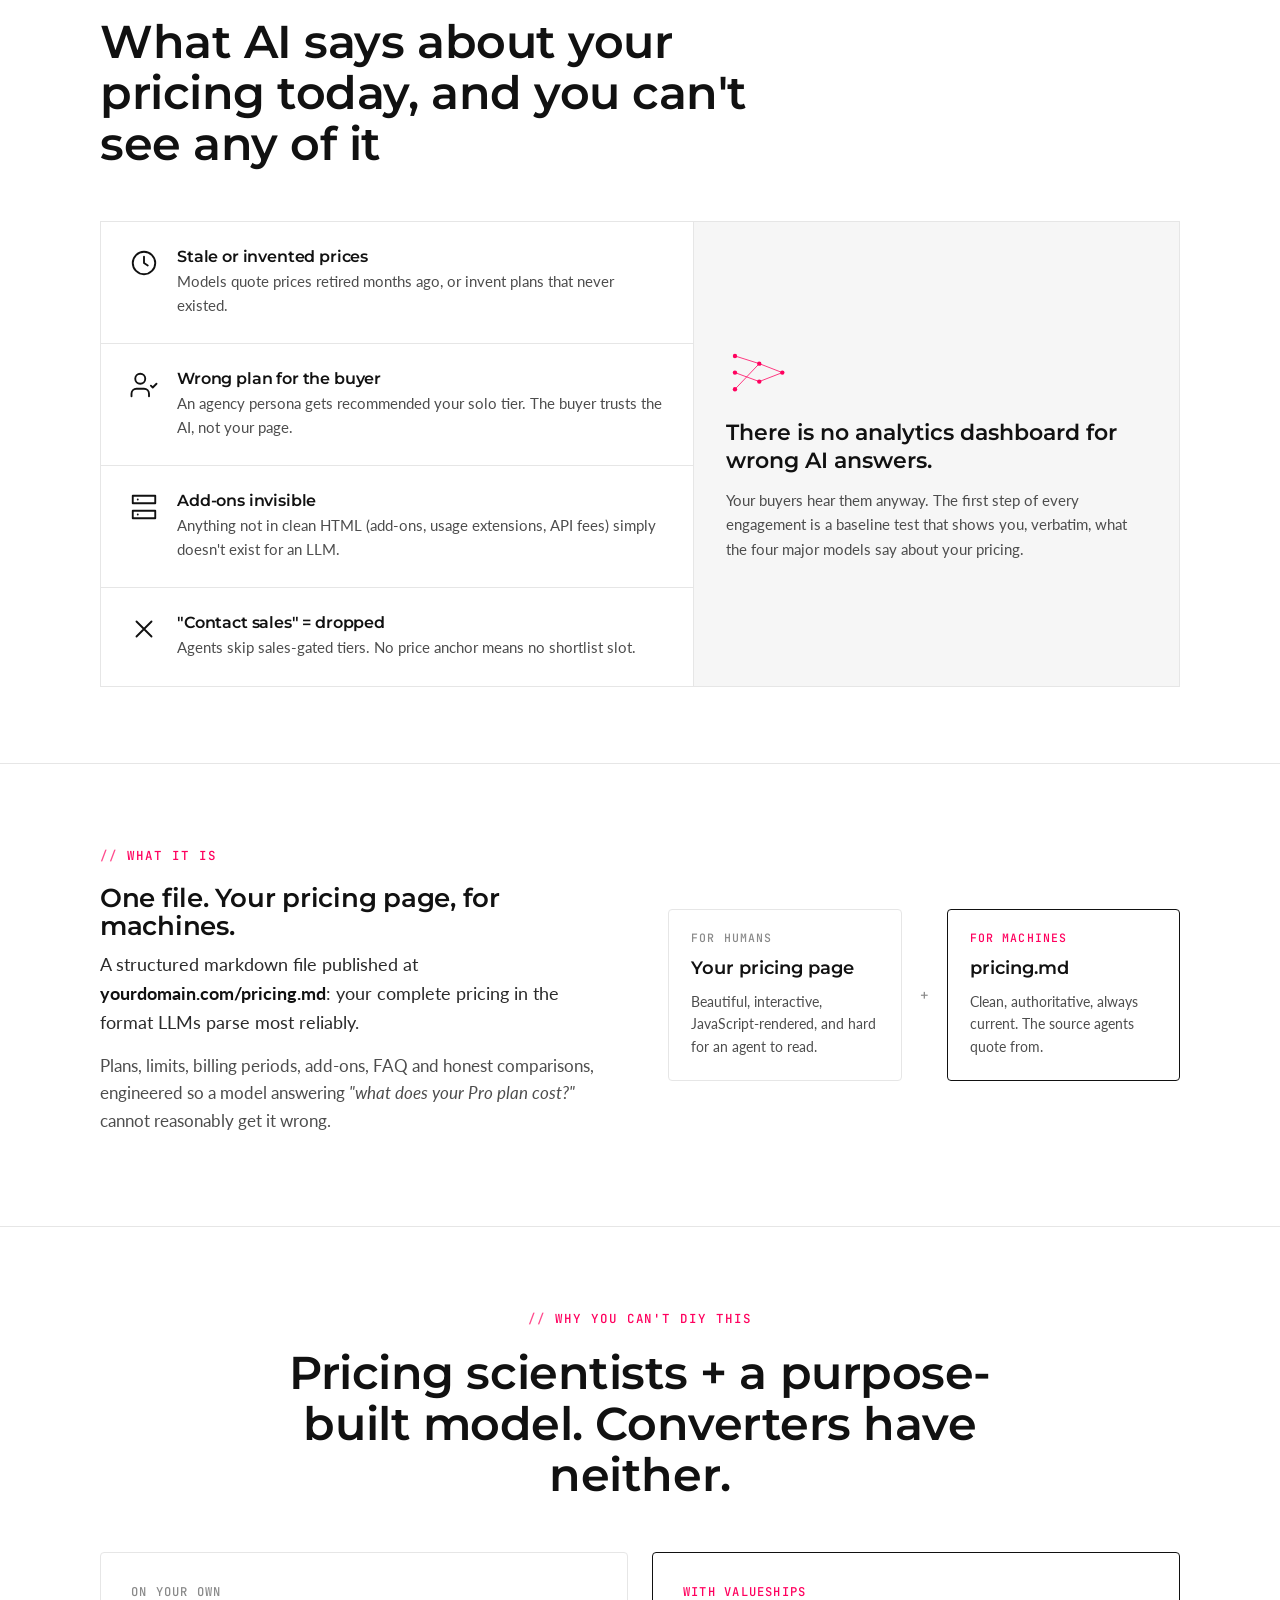
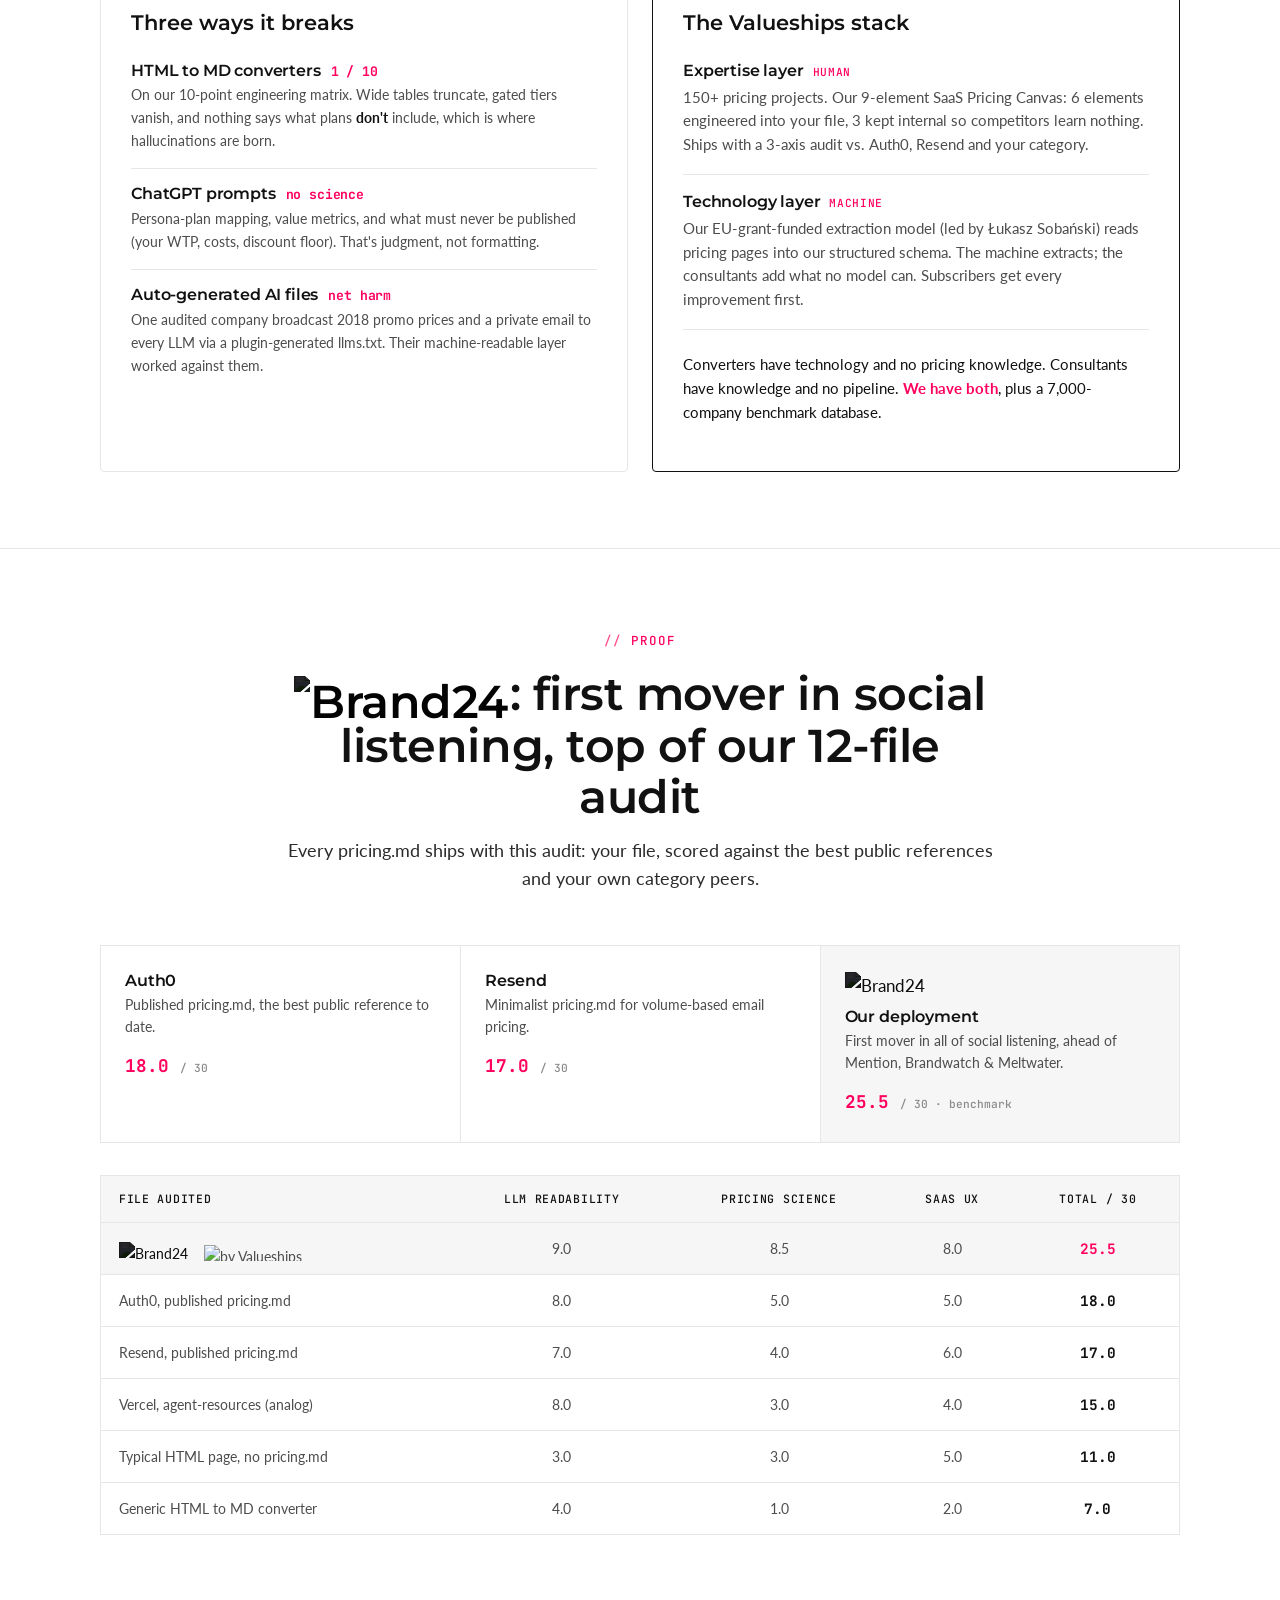
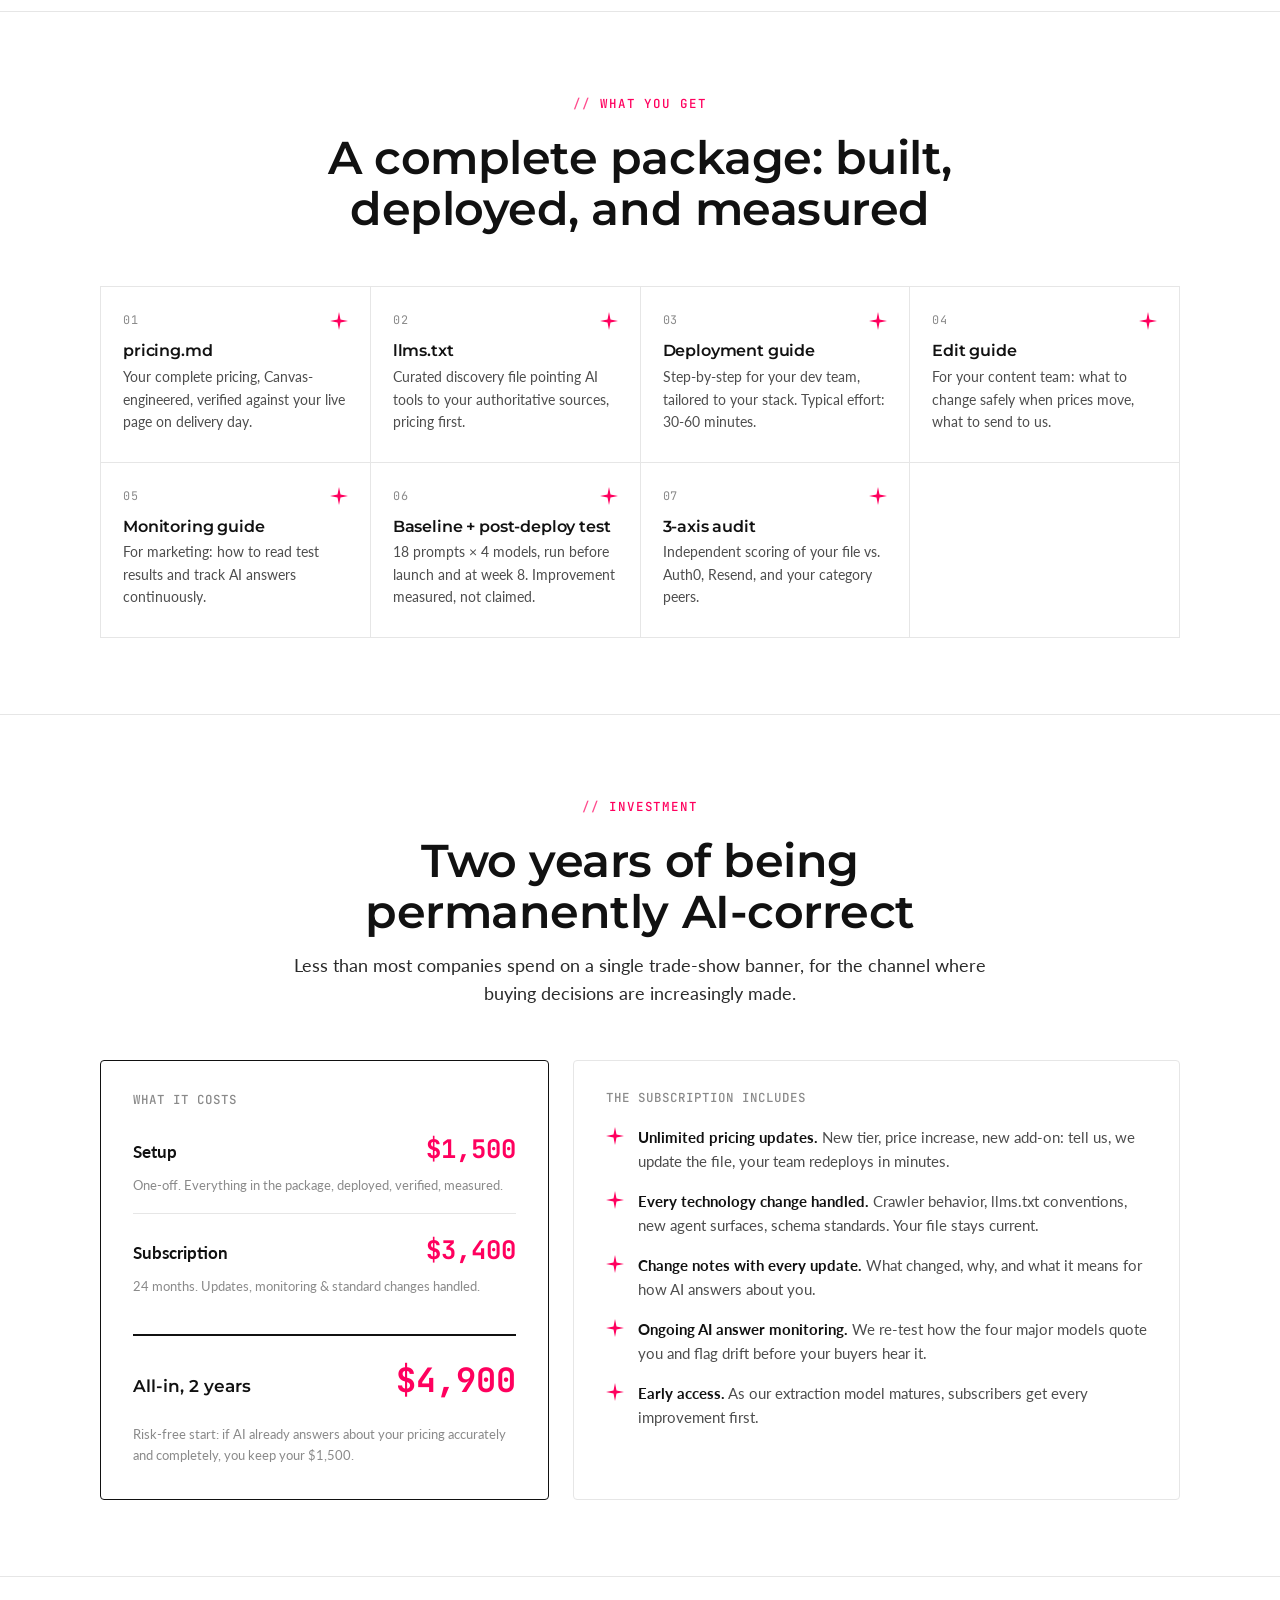
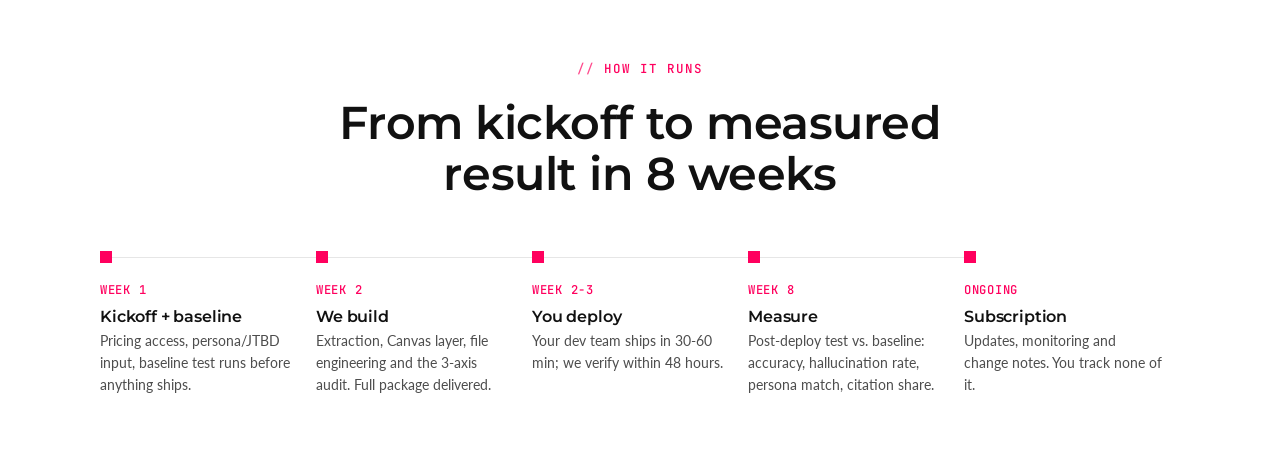
==== commit 2d5bcefd: "Revert "TEMP: anonymize Brand24 case as confidential (pending logo approval)" This reverts commit 20" ====
--- a/index.html
+++ b/index.html
@@ -28,11 +28,12 @@
         <h1>Your pricing, readable by the <span class="accent">machines that recommend you</span></h1>
         <p class="hero__sub">Your next customer asks an AI what you cost, and right now it's guessing. <b>pricing.md</b> is the machine-readable twin of your pricing page, engineered by pricing scientists so ChatGPT, Claude, Perplexity, and Gemini quote you correctly.</p>
         <div class="hero__cta">
-          <a class="btn btn--primary btn--lg" href="https://www.valueships.com/contact" target="_top" rel="noopener" data-cta="hero-primary">
-            Book a 30-min call
-            <svg viewBox="0 0 24 24" fill="none" stroke="currentColor" stroke-width="2.4" stroke-linecap="round" stroke-linejoin="round"><path d="M5 12h14M13 6l6 6-6 6"/></svg>
+          <a class="btn btn--primary btn--lg btn--stack" href="https://www.valueships.com/contact" target="_top" rel="noopener" data-cta="hero-primary">
+            <span class="btn__top">See how it works</span>
+            <span class="btn__main">Book a 30-min call
+              <svg viewBox="0 0 24 24" fill="none" stroke="currentColor" stroke-width="2.4" stroke-linecap="round" stroke-linejoin="round"><path d="M5 12h14M13 6l6 6-6 6"/></svg>
+            </span>
           </a>
-          <a class="btn btn--outline btn--lg" href="#how" data-cta="hero-secondary">See how it works</a>
         </div>
         <div class="facts">
           <span class="fact">85% of AI mentions are third-party</span>
@@ -237,7 +238,7 @@
     <div class="wrap">
       <div class="section-head center reveal">
         <span class="eyebrow">Proof</span>
-        <h2>A confidential social-media SaaS: first mover in its category, top of our 12-file audit</h2>
+        <h2><img class="h2-logo" src="https://cdn.prod.website-files.com/640ccca75c912a43cd9c72cd/687f7b97b4b7aeb7193848d0_4.%20Brand%2024%201.svg" alt="Brand24" />: first mover in social listening, top of our 12-file audit</h2>
         <p class="lead">Every pricing.md ships with this audit: your file, scored against the best public references and your own category peers.</p>
       </div>
 
@@ -253,12 +254,9 @@
           <div class="score">17.0 <small>/ 30</small></div>
         </div>
         <div class="mover is-ours">
-          <div style="font-family:var(--font-mono);margin-bottom:14px;line-height:1.2;">
-            <span style="display:block;font-weight:700;font-size:0.9rem;color:#111;letter-spacing:0.03em;">CONFIDENTIAL CLIENT</span>
-            <span style="display:block;font-size:0.72rem;color:#8a8a8a;text-transform:uppercase;letter-spacing:0.08em;margin-top:3px;">social-media SaaS</span>
-          </div>
+          <img class="mover__logo" src="https://cdn.prod.website-files.com/640ccca75c912a43cd9c72cd/687f7b97b4b7aeb7193848d0_4.%20Brand%2024%201.svg" alt="Brand24" />
           <h4>Our deployment</h4>
-          <p>First mover in its category, ahead of the established players.</p>
+          <p>First mover in all of social listening, ahead of Mention, Brandwatch &amp; Meltwater.</p>
           <div class="score">25.5 <small>/ 30 · benchmark</small></div>
         </div>
       </div>
@@ -271,7 +269,7 @@
           <tbody>
             <tr class="is-hero">
               <td class="audit-brands">
-                <span style="font-family:var(--font-mono);font-size:0.82rem;font-weight:700;color:#111;vertical-align:middle;">Confidential client</span>
+                <img class="tbl-logo tbl-logo--b24" src="https://cdn.prod.website-files.com/640ccca75c912a43cd9c72cd/687f7b97b4b7aeb7193848d0_4.%20Brand%2024%201.svg" alt="Brand24" />
                 <img class="tbl-logo tbl-logo--vs" src="https://cdn.prod.website-files.com/640ccca75c912a43cd9c72cd/66bb590e6d91fac9b9223d2d_Valueships_logo.avif" alt="by Valueships" />
               </td>
               <td>9.0</td><td>8.5</td><td>8.0</td><td class="total">25.5</td>
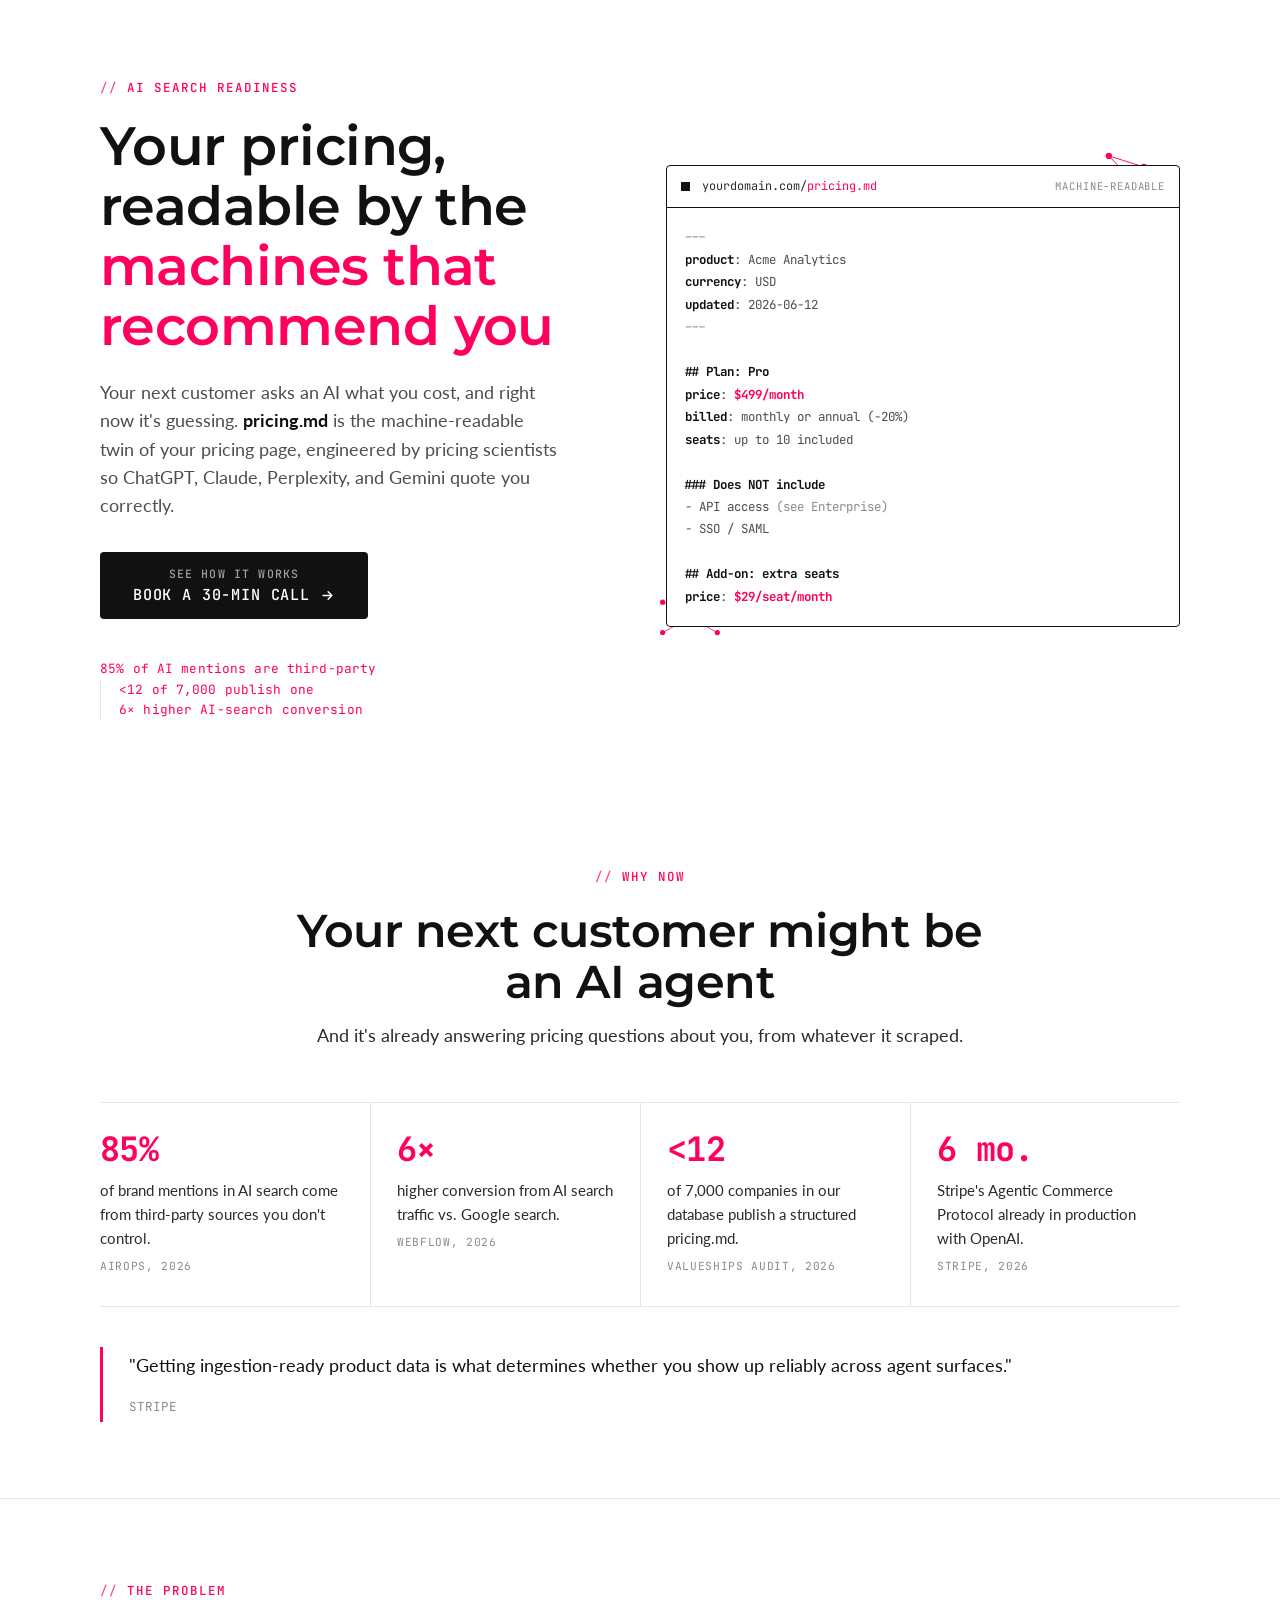
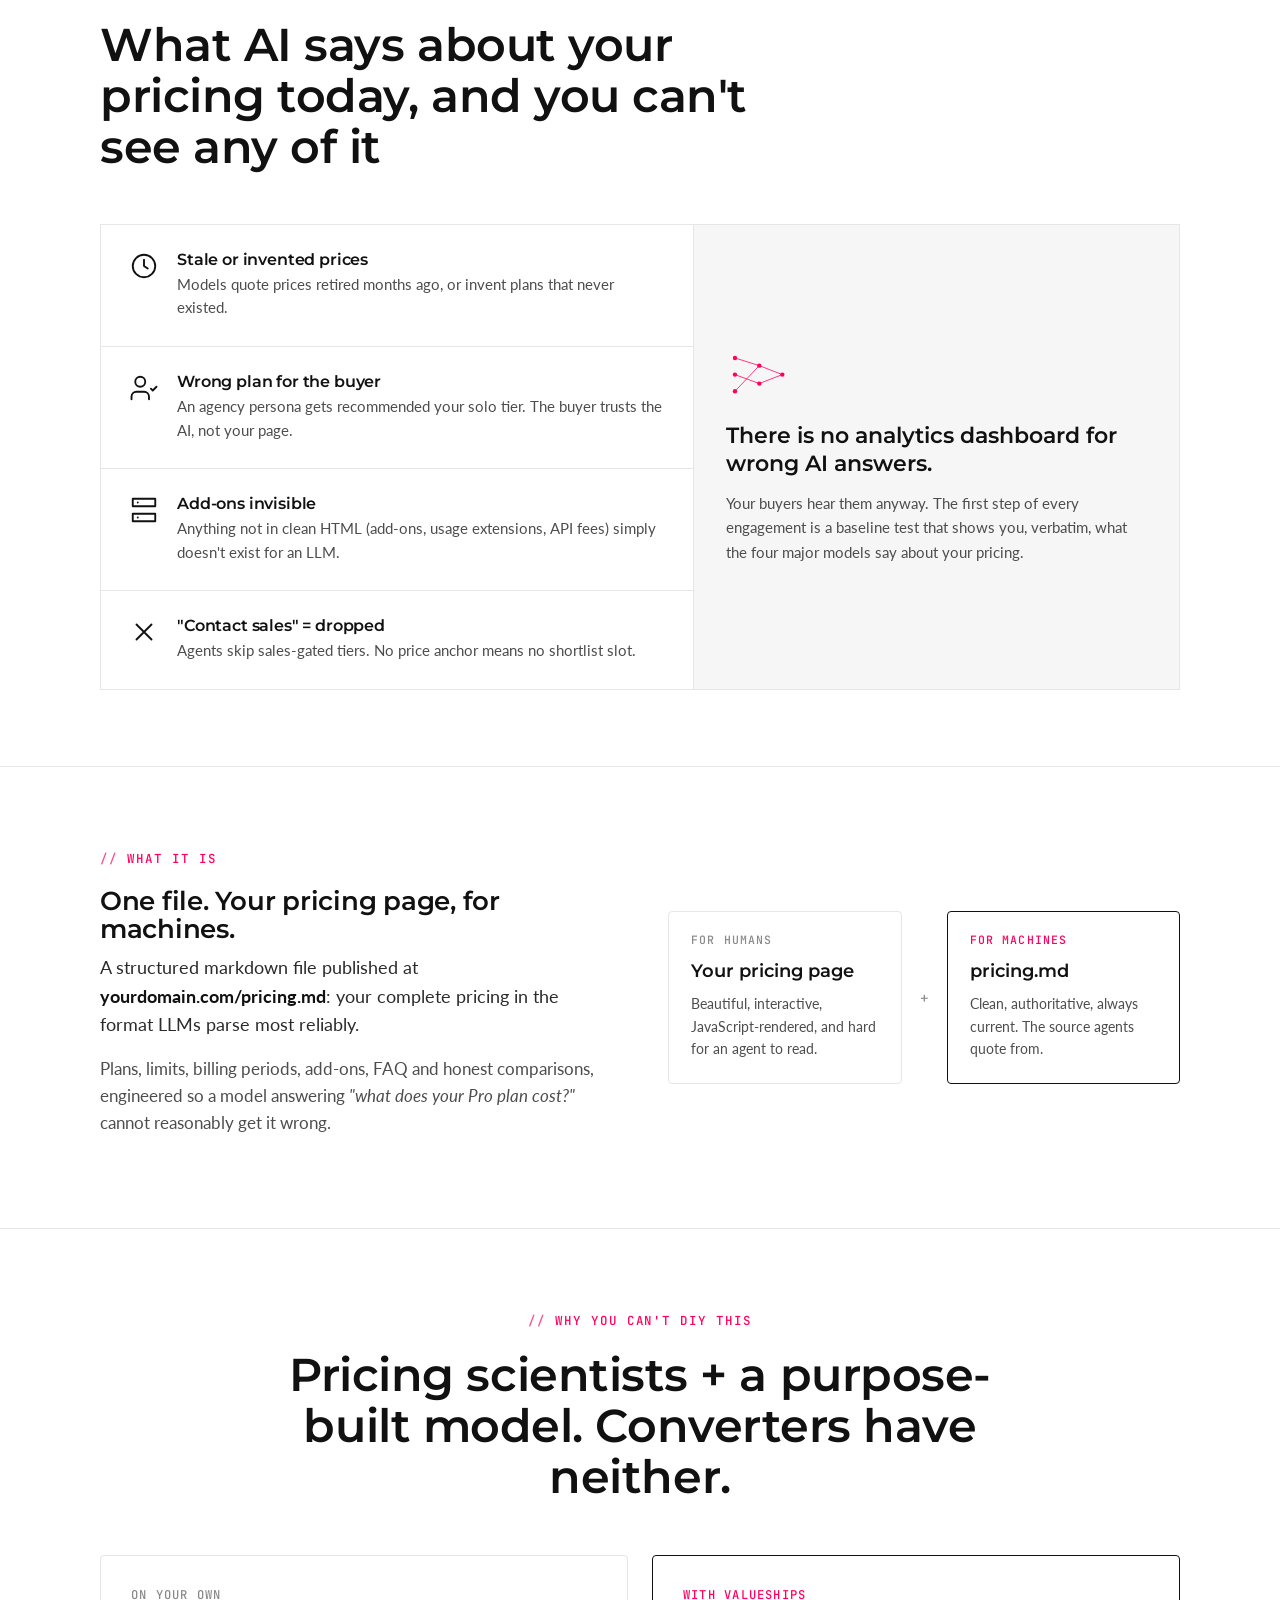
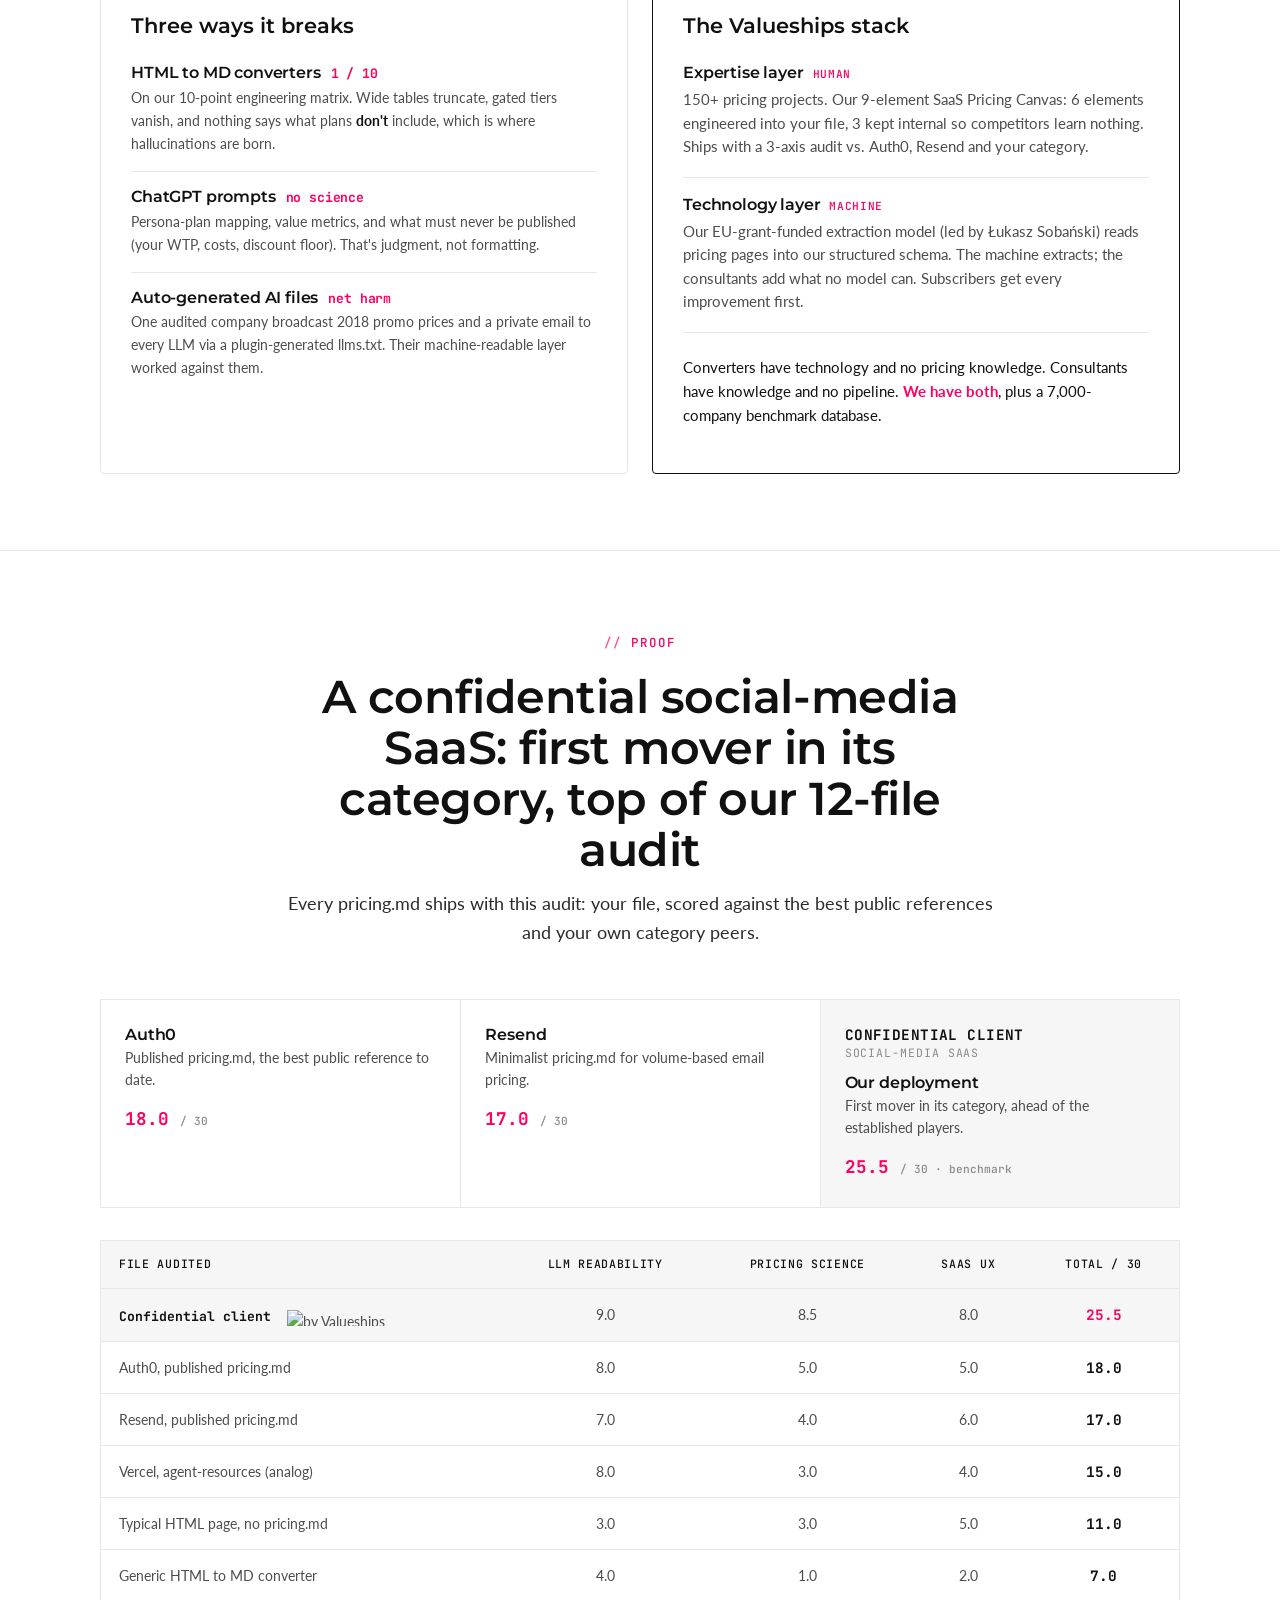
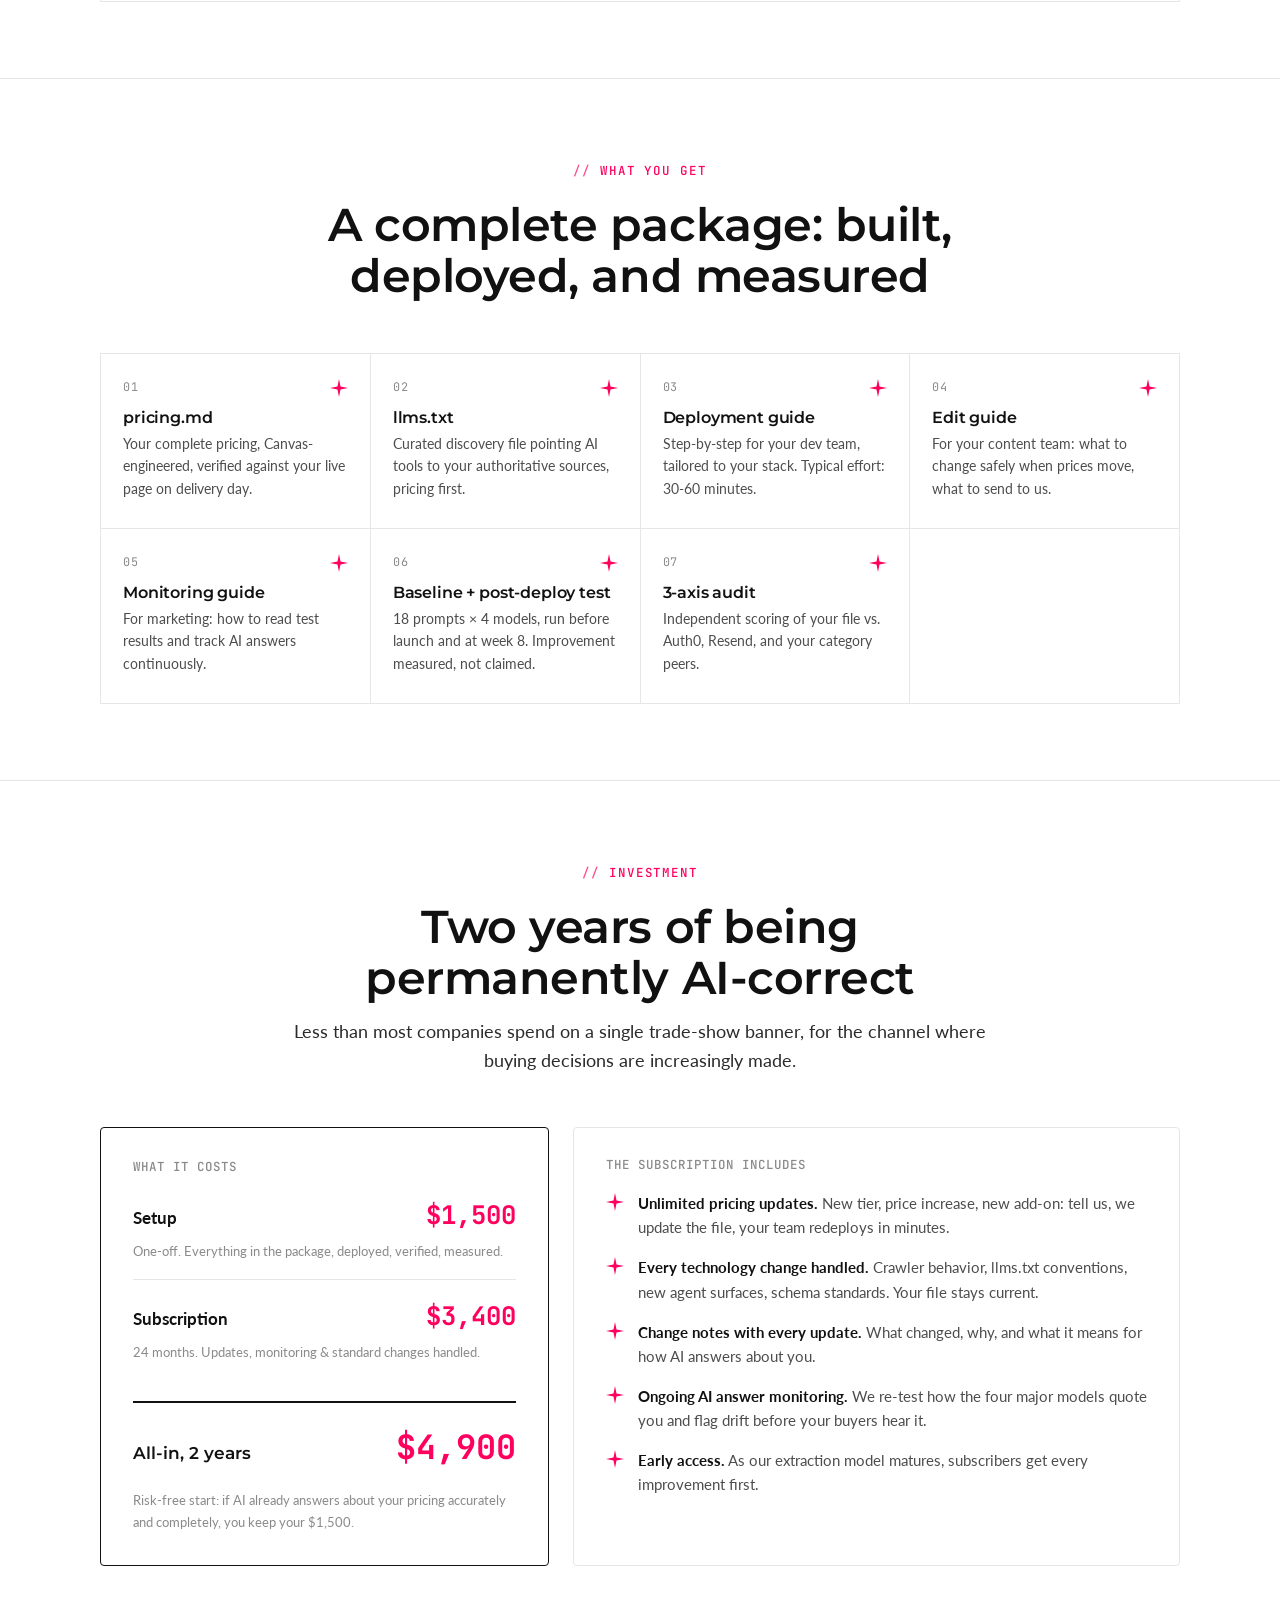
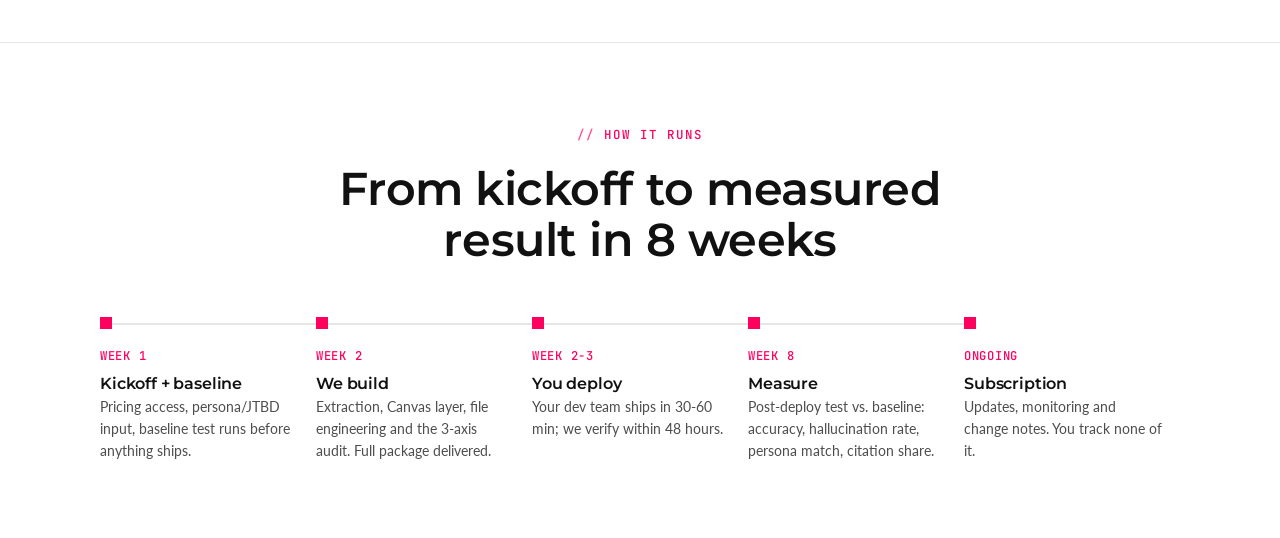
==== commit ade7b877: "Merge hero CTAs into one two-line Book-a-call button Removes the non-functional "See how it works" s" ====
--- a/index.html
+++ b/index.html
@@ -238,7 +238,7 @@
     <div class="wrap">
       <div class="section-head center reveal">
         <span class="eyebrow">Proof</span>
-        <h2><img class="h2-logo" src="https://cdn.prod.website-files.com/640ccca75c912a43cd9c72cd/687f7b97b4b7aeb7193848d0_4.%20Brand%2024%201.svg" alt="Brand24" />: first mover in social listening, top of our 12-file audit</h2>
+        <h2>A confidential social-media SaaS: first mover in its category, top of our 12-file audit</h2>
         <p class="lead">Every pricing.md ships with this audit: your file, scored against the best public references and your own category peers.</p>
       </div>
 
@@ -254,9 +254,12 @@
           <div class="score">17.0 <small>/ 30</small></div>
         </div>
         <div class="mover is-ours">
-          <img class="mover__logo" src="https://cdn.prod.website-files.com/640ccca75c912a43cd9c72cd/687f7b97b4b7aeb7193848d0_4.%20Brand%2024%201.svg" alt="Brand24" />
+          <div style="font-family:var(--font-mono);margin-bottom:14px;line-height:1.2;">
+            <span style="display:block;font-weight:700;font-size:0.9rem;color:#111;letter-spacing:0.03em;">CONFIDENTIAL CLIENT</span>
+            <span style="display:block;font-size:0.72rem;color:#8a8a8a;text-transform:uppercase;letter-spacing:0.08em;margin-top:3px;">social-media SaaS</span>
+          </div>
           <h4>Our deployment</h4>
-          <p>First mover in all of social listening, ahead of Mention, Brandwatch &amp; Meltwater.</p>
+          <p>First mover in its category, ahead of the established players.</p>
           <div class="score">25.5 <small>/ 30 · benchmark</small></div>
         </div>
       </div>
@@ -269,7 +272,7 @@
           <tbody>
             <tr class="is-hero">
               <td class="audit-brands">
-                <img class="tbl-logo tbl-logo--b24" src="https://cdn.prod.website-files.com/640ccca75c912a43cd9c72cd/687f7b97b4b7aeb7193848d0_4.%20Brand%2024%201.svg" alt="Brand24" />
+                <span style="font-family:var(--font-mono);font-size:0.82rem;font-weight:700;color:#111;vertical-align:middle;">Confidential client</span>
                 <img class="tbl-logo tbl-logo--vs" src="https://cdn.prod.website-files.com/640ccca75c912a43cd9c72cd/66bb590e6d91fac9b9223d2d_Valueships_logo.avif" alt="by Valueships" />
               </td>
               <td>9.0</td><td>8.5</td><td>8.0</td><td class="total">25.5</td>
--- a/assets/css/styles.css
+++ b/assets/css/styles.css
@@ -110,6 +110,10 @@
 .btn--outline { background: transparent; border-color: var(--line-2); color: var(--ink); }
 .btn--outline:hover { background: var(--ink); color: #fff; }
 .btn--lg { padding: 17px 26px; font-size: 0.86rem; }
+/* Two-line CTA: small "see how it works" label above the main action */
+.btn--stack { flex-direction: column; gap: 6px; padding: 15px 32px; line-height: 1.1; }
+.btn--stack .btn__top { font-size: 0.72rem; letter-spacing: 0.1em; opacity: 0.6; }
+.btn--stack .btn__main { display: inline-flex; align-items: center; gap: 10px; font-size: 0.95rem; }
 
 /* =========================================================================
    HERO
